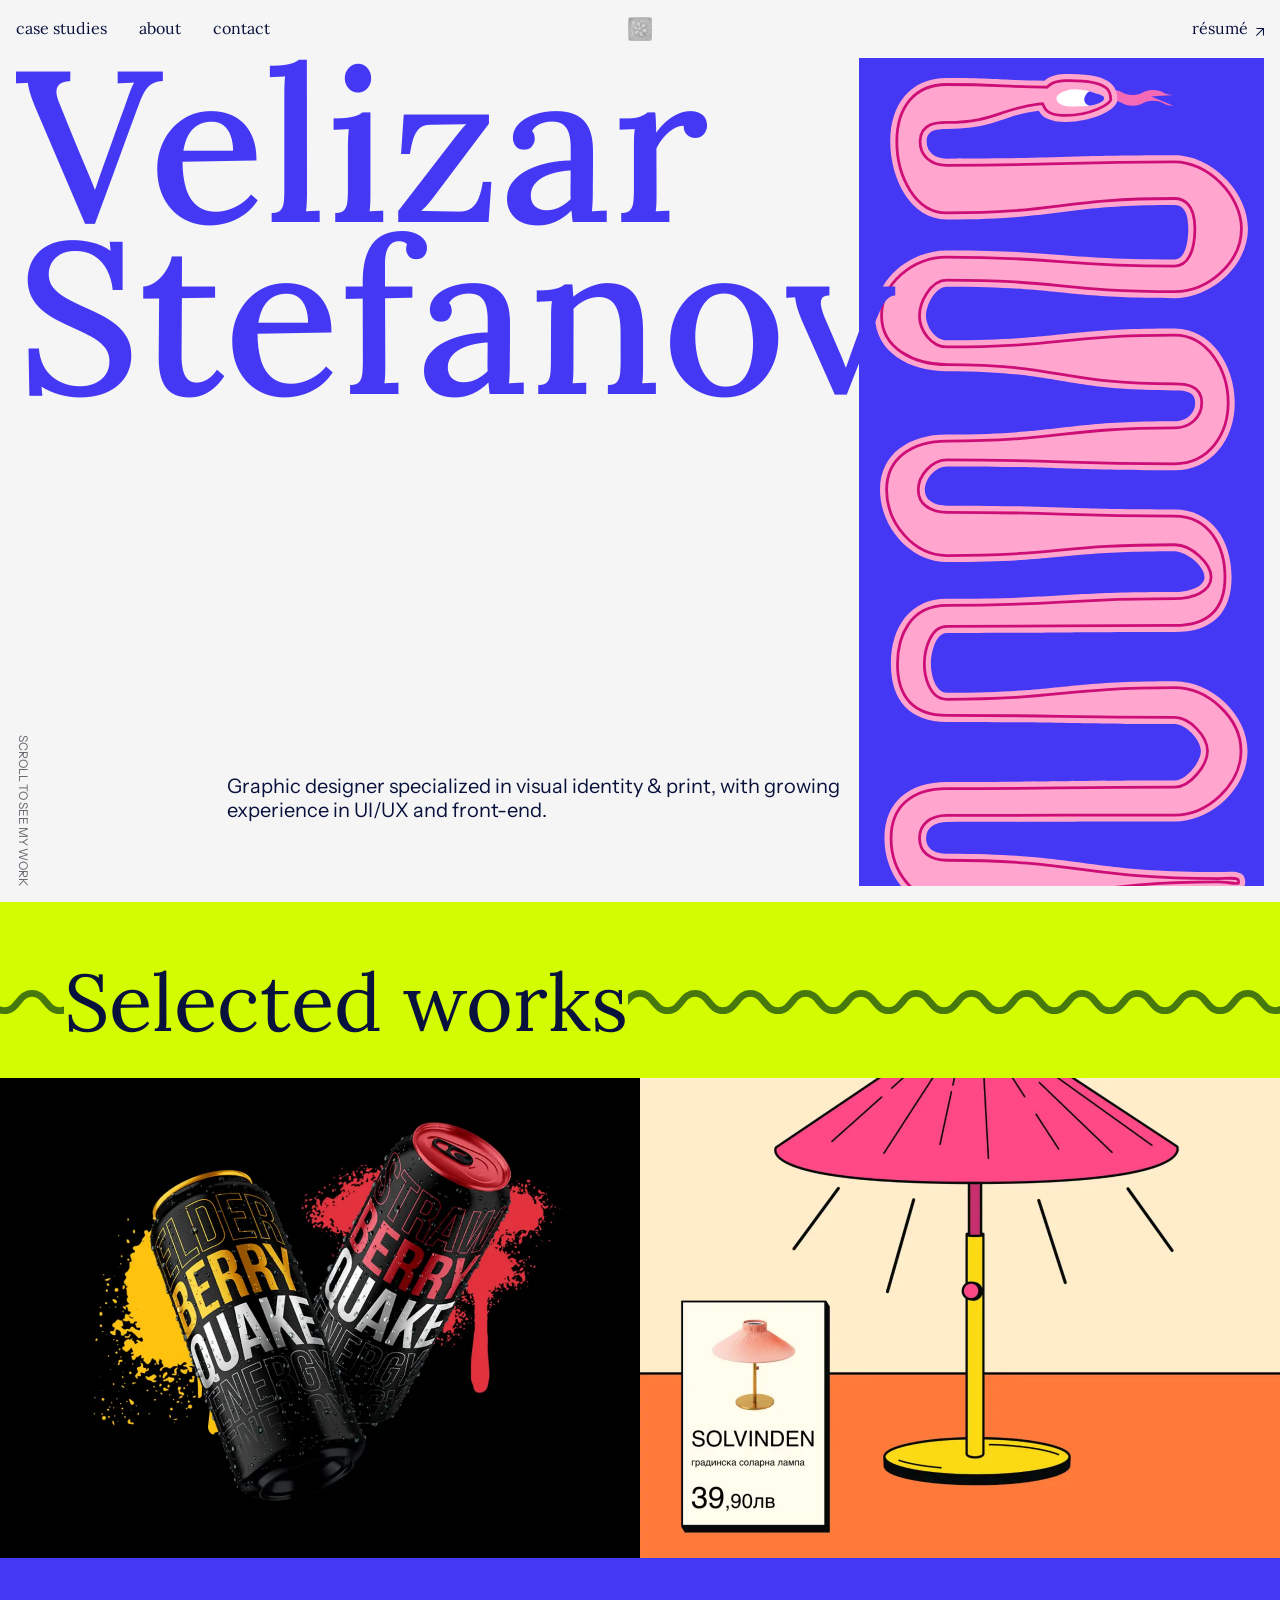
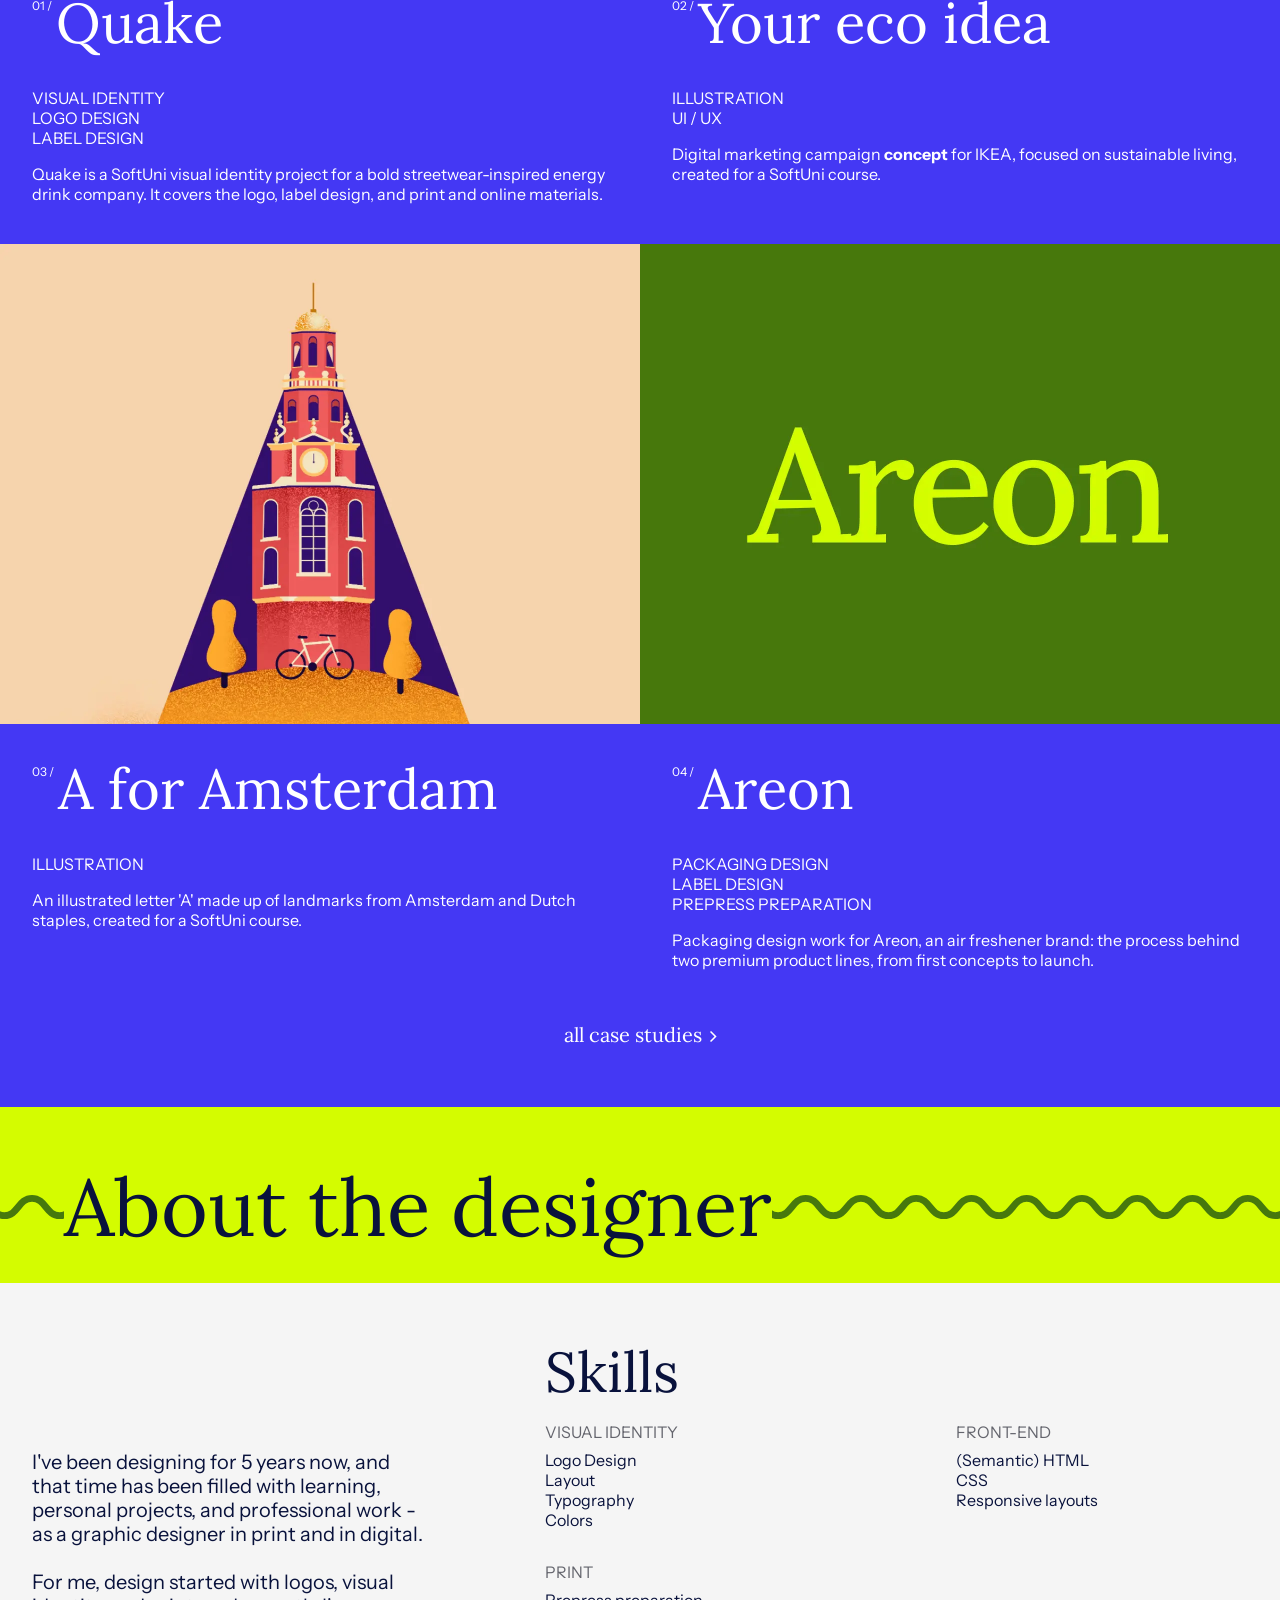
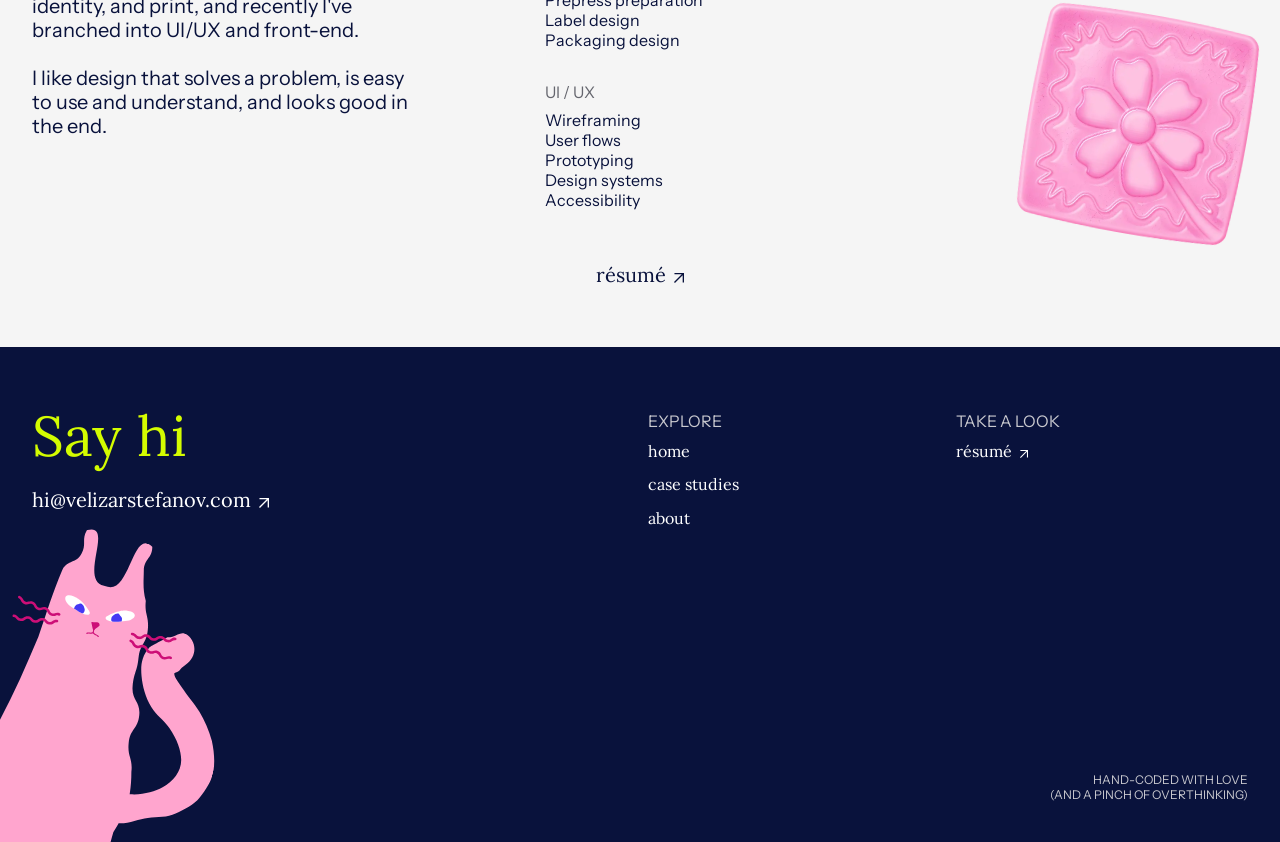
==== index.html @ c743a9bb "Add files via upload" ====
<!doctype html>
<html lang="en">
  <head>
    <meta charset="UTF-8" />
    <meta name="viewport" content="width=device-width, initial-scale=1.0" />

    <link rel="stylesheet" href="/global.css" />
    <link rel="stylesheet" href="/index.css" />

    <link rel="preconnect" href="https://fonts.googleapis.com" />
    <link rel="preconnect" href="https://fonts.gstatic.com" crossorigin />
    <link
      href="https://fonts.googleapis.com/css2?family=Instrument+Sans:ital,wght@0,400..700;1,400..700&family=Lora:ital,wght@0,400..700;1,400..700&display=swap"
      rel="stylesheet"
    />

    <title>Velizar Stefanov</title>
    <link rel="icon" type="image/x-icon" href="favicon/favicon.ico" />
    <link
      rel="apple-touch-icon"
      sizes="180x180"
      href="/favicon/apple-touch-icon.png"
    />
    <link
      rel="icon"
      type="image/png"
      sizes="32x32"
      href="/favicon/favicon-32x32.png"
    />
    <link
      rel="icon"
      type="image/png"
      sizes="16x16"
      href="/favicon/favicon-16x16.png"
    />
    <link rel="manifest" href="/favicon/site.webmanifest" />
  </head>
  <body>
    <nav>
      <ul class="nav-links nav-s">
        <li>
          <a class="bttn-links" href="/case-studies.html">case studies</a>
        </li>

        <li>
          <a class="bttn-links" href="/#about">about</a>
        </li>

        <li>
          <a class="bttn-links" href="#contact">contact</a>
        </li>
      </ul>
      <a href="/" class="nav-home bttn-home">
        <img src="/images/Ceramic Tile.webp" alt="home" />
      </a>
      <a
        class="nav-resume bttn-links-external nav-s"
        target="_blank"
        href="/Resume-Velizar-Stefanov.pdf"
        >résumé
        <span class="sr-only">(opens in new tab)</span>
        <svg
          viewBox="0 0 10 10"
          height="10px"
          fill="currentColor"
          aria-hidden="true"
          xmlns="http://www.w3.org/2000/svg"
        >
          <path
            d="M10 9.52991H8.67025V2.26993L0.940178 10L0 9.05982L7.73007 1.32976H0.470089V0H10V9.52991Z"
          />
        </svg>
      </a>
    </nav>
    <header class="hero">
      <div class="hero-title">
        <h1 class="h-xl">Velizar <br />Stefanov</h1>
      </div>
      <div class="hero-snake">
        <div>
          <img src="/images/Pink Snake.svg" alt="" />
        </div>
      </div>
      <p class="hero-description p-l">
        Graphic designer specialized in visual identity & print, with growing
        experience in UI/UX and front-end.
      </p>
      <span class="hero-scroll p-xs">Scroll to see my work</span>
    </header>
    <main>
      <section class="work">
        <div class="section-title">
          <h2 class="h-l">Selected works</h2>
          <svg
            viewBox="0 0 6198 28"
            fill="none"
            stroke="currentColor"
            aria-hidden="true"
            xmlns="http://www.w3.org/2000/svg"
          >
            <path
              d="M6193.06 4.00021C6176.93 4.00021 6176.95 24 6160.83 24C6144.7 24 6144.7 4.00021 6128.59 4.00021C6112.47 4.00021 6112.49 24 6096.36 24C6080.23 24 6080.23 4.00021 6064.12 4.00021C6048 4.00021 6048.01 24 6031.89 24C6015.76 24 6015.76 4.00021 5999.65 4.00021C5983.53 4.00021 5983.55 24 5967.42 24C5951.29 24 5951.29 4.00021 5935.18 4.00021C5919.06 4.00021 5919.08 24 5902.95 24C5886.82 24 5886.82 4.00021 5870.72 4.00021C5854.59 4.00021 5854.61 24 5838.48 24C5822.35 24 5822.35 4.00021 5806.25 4.00021C5790.12 4.00021 5790.14 24 5774.01 24C5757.88 24 5757.88 4.00021 5741.78 4.00021C5725.65 4.00021 5725.67 24 5709.54 24C5693.42 24 5693.42 4.00021 5677.31 4.00021C5661.18 4.00021 5661.2 24 5645.07 24C5628.95 24 5628.95 4.00021 5612.84 4.00021C5596.71 4.00021 5596.73 24 5580.61 24C5564.48 24 5564.48 4.00021 5548.37 4.00021C5532.24 4.00021 5532.26 24 5516.14 24C5500.01 24 5500.01 4.00021 5483.9 4.00021C5467.78 4.00021 5467.79 24 5451.67 24C5435.54 24 5435.53 4 5419.43 4C5403.3 4 5403.32 24 5387.19 24C5371.06 24 5371.06 4.00008 5354.96 4.00008C5338.83 4.00008 5338.85 24 5322.72 24C5306.6 24 5306.6 4.00008 5290.49 4.00008C5274.36 4.00008 5274.38 24 5258.25 24C5242.13 24 5242.13 4.00008 5226.02 4.00008C5209.89 4.00008 5209.91 24 5193.78 24C5177.66 24 5177.66 4.00008 5161.55 4.00008C5145.42 4.00008 5145.44 24 5129.32 24C5113.19 24 5113.19 4.00008 5097.08 4.00008C5080.95 4.00008 5080.97 24 5064.85 24C5048.72 24 5048.72 4.00008 5032.61 4.00008C5016.48 4.00008 5016.5 24 5000.38 24C4984.25 24 4984.25 4.00008 4968.14 4.00008C4952.02 4.00008 4952.03 24 4935.91 24C4919.78 24 4919.78 4.00008 4903.67 4.00008C4887.55 4.00008 4887.56 24 4871.44 24C4855.31 24 4855.31 4.00008 4839.2 4.00008C4823.08 4.00008 4823.09 24 4806.97 24C4790.84 24 4790.84 4.00008 4774.73 4.00008C4758.61 4.00008 4758.63 24 4742.5 24C4726.37 24 4726.37 4.00008 4710.26 4.00008C4694.14 4.00008 4694.16 24 4678.03 24C4661.9 24 4661.9 4.00047 4645.79 4.00047C4629.67 4.00047 4629.69 24.0004 4613.56 24.0004C4597.43 24.0004 4597.43 4.00047 4581.32 4.00047C4565.2 4.00047 4565.22 24.0004 4549.09 24.0004C4532.96 24.0004 4532.96 4.00047 4516.86 4.00047C4500.73 4.00047 4500.75 24.0004 4484.62 24.0004C4468.49 24.0004 4468.49 4.00047 4452.39 4.00047C4436.26 4.00047 4436.28 24.0004 4420.15 24.0004C4404.03 24.0004 4404.02 4.00047 4387.92 4.00047C4371.79 4.00047 4371.81 24.0004 4355.68 24.0004C4339.56 24.0004 4339.56 4.00047 4323.45 4.00047C4307.32 4.00047 4307.34 24.0004 4291.21 24.0004C4275.09 24.0004 4275.09 4.00047 4258.98 4.00047C4242.85 4.00047 4242.87 24.0004 4226.74 24.0004C4210.62 24.0004 4210.62 4.00047 4194.51 4.00047C4178.38 4.00047 4178.4 24.0004 4162.28 24.0004C4146.15 24.0004 4146.15 4.00047 4130.04 4.00047C4113.91 4.00047 4113.93 24.0004 4097.81 24.0004C4081.68 24.0004 4081.68 4.00047 4065.57 4.00047C4049.45 4.00047 4049.46 24.0004 4033.34 24.0004C4017.21 24.0004 4017.21 4.00047 4001.1 4.00047C3984.98 4.00047 3984.99 24.0004 3968.87 24.0004C3952.74 24.0004 3952.74 4.00047 3936.63 4.00047C3920.51 4.00047 3920.52 24.0004 3904.4 24.0004C3888.27 24.0004 3888.27 4.00026 3872.16 4.00026C3856.03 4.00026 3856.05 24.0003 3839.92 24.0003C3823.8 24.0003 3823.8 4.00034 3807.69 4.00034C3791.56 4.00034 3791.58 24.0003 3775.45 24.0003C3759.33 24.0003 3759.33 4.00034 3743.22 4.00034C3727.09 4.00034 3727.11 24.0003 3710.99 24.0003C3694.86 24.0003 3694.86 4.00034 3678.75 4.00034C3662.62 4.00034 3662.64 24.0003 3646.52 24.0003C3630.39 24.0003 3630.39 4.00034 3614.28 4.00034C3598.15 4.00034 3598.17 24.0003 3582.05 24.0003C3565.92 24.0003 3565.92 4.00034 3549.81 4.00034C3533.69 4.00034 3533.7 24.0003 3517.58 24.0003C3501.45 24.0003 3501.45 4.00034 3485.34 4.00034C3469.22 4.00034 3469.24 24.0003 3453.11 24.0003C3436.98 24.0003 3436.98 4.00034 3420.87 4.00034C3404.75 4.00034 3404.77 24.0003 3388.64 24.0003C3372.51 24.0003 3372.51 4.00034 3356.41 4.00034C3340.28 4.00034 3340.3 24.0003 3324.17 24.0003C3308.04 24.0003 3308.04 4.00034 3291.94 4.00034C3275.81 4.00034 3275.83 24.0003 3259.7 24.0003C3243.58 24.0003 3243.57 4.00034 3227.47 4.00034C3211.34 4.00034 3211.36 24.0003 3195.23 24.0003C3179.11 24.0003 3179.11 4.00034 3163 4.00034C3146.87 4.00034 3146.89 24.0003 3130.76 24.0003C3114.64 24.0003 3114.64 4.00034 3098.53 4.00034C3082.4 4.00034 3082.42 24.0004 3066.3 24.0004C3050.17 24.0004 3050.17 4.00055 3034.06 4.00055C3017.93 4.00055 3017.95 24.0004 3001.83 24.0004C2985.7 24.0004 2985.7 4.00055 2969.59 4.00055C2953.47 4.00055 2953.48 24.0004 2937.36 24.0004C2921.23 24.0004 2921.23 4.00055 2905.12 4.00055C2889 4.00055 2889.01 24.0004 2872.89 24.0004C2856.76 24.0004 2856.76 4.00055 2840.65 4.00055C2824.53 4.00055 2824.55 24.0004 2808.42 24.0004C2792.29 24.0004 2792.29 4.00055 2776.18 4.00055C2760.06 4.00055 2760.08 24.0004 2743.95 24.0004C2727.82 24.0004 2727.82 4.00055 2711.71 4.00055C2695.59 4.00055 2695.61 24.0004 2679.48 24.0004C2663.35 24.0004 2663.35 4.00055 2647.25 4.00055C2631.12 4.00055 2631.14 24.0004 2615.01 24.0004C2598.88 24.0004 2598.88 4.00055 2582.78 4.00055C2566.65 4.00055 2566.67 24.0004 2550.54 24.0004C2534.42 24.0004 2534.42 4.00055 2518.31 4.00055C2502.18 4.00055 2502.2 24.0004 2486.07 24.0004C2469.95 24.0004 2469.95 4.00055 2453.84 4.00055C2437.71 4.00055 2437.73 24.0004 2421.61 24.0004C2405.48 24.0004 2405.48 4.00055 2389.37 4.00055C2373.24 4.00055 2373.26 24.0004 2357.14 24.0004C2341.01 24.0004 2341 4.00034 2324.9 4.00034C2308.77 4.00034 2308.79 24.0003 2292.66 24.0003C2276.53 24.0003 2276.53 4.00042 2260.43 4.00042C2244.3 4.00042 2244.32 24.0003 2228.19 24.0003C2212.07 24.0003 2212.07 4.00042 2195.96 4.00042C2179.83 4.00042 2179.85 24.0003 2163.72 24.0003C2147.6 24.0003 2147.59 4.00042 2131.49 4.00042C2115.36 4.00042 2115.38 24.0003 2099.25 24.0003C2083.13 24.0003 2083.13 4.00042 2067.02 4.00042C2050.89 4.00042 2050.91 24.0003 2034.78 24.0003C2018.66 24.0003 2018.66 4.00042 2002.55 4.00042C1986.42 4.00042 1986.44 24.0003 1970.32 24.0003C1954.19 24.0003 1954.19 4.00042 1938.08 4.00042C1921.95 4.00042 1921.97 24.0003 1905.85 24.0003C1889.72 24.0003 1889.72 4.00042 1873.61 4.00042C1857.48 4.00042 1857.5 24.0003 1841.38 24.0003C1825.25 24.0003 1825.25 4.00042 1809.14 4.00042C1793.02 4.00042 1793.03 24.0003 1776.91 24.0003C1760.78 24.0003 1760.78 4.00042 1744.67 4.00042C1728.55 4.00042 1728.57 24.0003 1712.44 24.0003C1696.31 24.0003 1696.31 4.00042 1680.2 4.00042C1664.08 4.00042 1664.1 24.0003 1647.97 24.0003C1631.84 24.0003 1631.84 4.00042 1615.74 4.00042C1599.61 4.00042 1599.63 24.0003 1583.5 24.0003C1567.37 24.0003 1567.37 4.00081 1551.26 4.00081C1535.14 4.00081 1535.16 24.0007 1519.03 24.0007C1502.9 24.0007 1502.9 4.00081 1486.8 4.00081C1470.67 4.00081 1470.69 24.0007 1454.56 24.0007C1438.43 24.0007 1438.43 4.00081 1422.33 4.00081C1406.2 4.00081 1406.22 24.0007 1390.09 24.0007C1373.96 24.0007 1373.96 4.00081 1357.86 4.00081C1341.73 4.00081 1341.75 24.0007 1325.62 24.0007C1309.5 24.0007 1309.5 4.00081 1293.39 4.00081C1277.26 4.00081 1277.28 24.0007 1261.15 24.0007C1245.03 24.0007 1245.03 4.00081 1228.92 4.00081C1212.79 4.00081 1212.81 24.0007 1196.68 24.0007C1180.56 24.0007 1180.56 4.00081 1164.45 4.00081C1148.32 4.00081 1148.34 24.0007 1132.21 24.0007C1116.09 24.0007 1116.09 4.00081 1099.98 4.00081C1083.85 4.00081 1083.87 24.0007 1067.75 24.0007C1051.62 24.0007 1051.62 4.00081 1035.51 4.00081C1019.38 4.00081 1019.4 24.0007 1003.28 24.0007C987.151 24.0007 987.151 4.00081 971.043 4.00081C954.917 4.00081 954.935 24.0007 938.809 24.0007C922.682 24.0007 922.682 4.00081 906.574 4.00081C890.448 4.00081 890.467 24.0007 874.34 24.0007C858.214 24.0007 858.214 4.00081 842.106 4.00081C825.979 4.00081 825.997 24.0007 809.871 24.0007C793.744 24.0007 793.737 4.0006 777.63 4.0006C761.503 4.0006 761.522 24.0007 745.395 24.0007C729.269 24.0007 729.269 4.00068 713.161 4.00068C697.034 4.00068 697.053 24.0007 680.927 24.0007C664.8 24.0007 664.8 4.00068 648.692 4.00068C632.565 4.00068 632.583 24.0007 616.457 24.0007C600.33 24.0007 600.33 4.00068 584.222 4.00068C568.095 4.00068 568.114 24.0007 551.988 24.0007C535.861 24.0007 535.861 4.00068 519.753 4.00068C503.626 4.00068 503.645 24.0007 487.519 24.0007C471.392 24.0007 471.392 4.00068 455.284 4.00068C439.158 4.00068 439.176 24.0007 423.049 24.0007C406.922 24.0007 406.922 4.00068 390.815 4.00068C374.688 4.00068 374.707 24.0007 358.58 24.0007C342.454 24.0007 342.454 4.00068 326.346 4.00068C310.219 4.00068 310.238 24.0007 294.111 24.0007C277.985 24.0007 277.985 4.00068 261.877 4.00068C245.75 4.00068 245.768 24.0007 229.642 24.0007C213.515 24.0007 213.515 4.00068 197.407 4.00068C181.28 4.00068 181.299 24.0007 165.173 24.0007C149.046 24.0007 149.046 4.00068 132.938 4.00068C116.812 4.00068 116.831 24.0007 100.704 24.0007C84.5772 24.0007 84.5772 4.00068 68.4695 4.00068C52.3428 4.00068 52.3609 24.0007 36.2343 24.0007C20.1076 24.0007 20.1076 4.00068 3.99988 4.00068"
              stroke-miterlimit="10"
              stroke-linecap="round"
            />
          </svg>
        </div>
        <ul class="work-grid">
          <li>
            <article class="cs_grid">
              <img
                class="cover"
                src="/images/Quake - cover.webp"
                alt="Quake energy drink cans in Elderberry (yellow) and Strawberry (red) flavors, tilted against paint splatters."
                loading="lazy"
              />
              <div class="details">
                <a class="title" href="/case-studies/quake.html">
                  <span class="counter p-xs" aria-hidden="true"></span>
                  <h3 class="h-m">Quake</h3>
                </a>
                <div class="description">
                  <dl class="p-s-sans">
                    <dt class="sr-only">Skills</dt>
                    <dd>Visual identity</dd>
                    <dd>Logo design</dd>
                    <dd>Label design</dd>
                  </dl>
                  <p class="p-s-sans">
                    Quake is a SoftUni visual identity project for a bold
                    streetwear-inspired energy drink company. It covers the
                    logo, label design, and print and online materials.
                  </p>
                </div>
              </div>
            </article>
          </li>
          <li>
            <article class="cs_grid">
              <img
                class="cover"
                src="/images/Eco idea - cover.webp"
                alt="Illustration of a pink garden solar lamp beside a product card."
                loading="lazy"
              />
              <div class="details">
                <a class="title" href="/case-studies/your-eco-idea.html">
                  <span class="counter p-xs" aria-hidden="true"></span>
                  <h3 class="h-m">Your eco idea</h3>
                </a>
                <div class="description">
                  <dl class="p-s-sans">
                    <dt class="sr-only">Skills</dt>
                    <dd>Illustration</dd>
                    <dd>UI / UX</dd>
                  </dl>
                  <p class="p-s-sans">
                    Digital marketing campaign <strong>concept</strong> for
                    IKEA, focused on sustainable living, created for a SoftUni
                    course.
                  </p>
                </div>
              </div>
            </article>
          </li>
          <li>
            <article class="cs_grid">
              <img
                class="cover"
                src="/images/A for Amsterdam - cover.webp"
                alt="Illustration of the Montelbaanstoren clock tower in Amsterdam, with a bicycle and two trees at its base."
                loading="lazy"
              />
              <div class="details">
                <a class="title" href="/case-studies/a-for-amsterdam.html">
                  <span class="counter p-xs" aria-hidden="true"></span>
                  <h3 class="h-m">A for Amsterdam</h3>
                </a>
                <div class="description">
                  <dl class="p-s-sans">
                    <dt class="sr-only">Skills</dt>
                    <dd>Illustration</dd>
                  </dl>
                  <p class="p-s-sans">
                    An illustrated letter 'A' made up of landmarks from
                    Amsterdam and Dutch staples, created for a SoftUni course.
                  </p>
                </div>
              </div>
            </article>
          </li>
          <li>
            <article class="cs_grid">
              <img
                class="cover"
                src="/images/Areon - cover.webp"
                alt=""
                loading="lazy"
              />
              <div class="details">
                <a class="title" href="/case-studies/areon.html">
                  <span class="counter p-xs" aria-hidden="true"></span>
                  <h3 class="h-m">Areon</h3>
                </a>
                <div class="description">
                  <dl class="p-s-sans">
                    <dt class="sr-only">Skills</dt>
                    <dd>Packaging design</dd>
                    <dd>Label design</dd>
                    <dd>Prepress preparation</dd>
                  </dl>
                  <p class="p-s-sans">
                    Packaging design work for Areon, an air freshener brand: the
                    process behind two premium product lines, from first
                    concepts to launch.
                  </p>
                </div>
              </div>
            </article>
          </li>
        </ul>
        <a class="work-button bttn-primary nav-l" href="/case-studies.html"
          >all case studies
          <svg
            viewBox="0 0 7 12"
            height="10px"
            fill="currentColor"
            aria-hidden="true"
            xmlns="http://www.w3.org/2000/svg"
          >
            <path
              d="M6.59082 5.53027L1.06055 11.0605L0 10L4.46973 5.53027L0 1.06055L1.06055 0L6.59082 5.53027Z"
            />
          </svg>
        </a>
      </section>
      <section class="about" id="about">
        <div class="section-title">
          <h2 class="h-l">About the designer</h2>
          <svg
            viewBox="0 0 6198 28"
            fill="none"
            stroke="currentColor"
            aria-hidden="true"
            xmlns="http://www.w3.org/2000/svg"
          >
            <path
              d="M6193.06 4.00021C6176.93 4.00021 6176.95 24 6160.83 24C6144.7 24 6144.7 4.00021 6128.59 4.00021C6112.47 4.00021 6112.49 24 6096.36 24C6080.23 24 6080.23 4.00021 6064.12 4.00021C6048 4.00021 6048.01 24 6031.89 24C6015.76 24 6015.76 4.00021 5999.65 4.00021C5983.53 4.00021 5983.55 24 5967.42 24C5951.29 24 5951.29 4.00021 5935.18 4.00021C5919.06 4.00021 5919.08 24 5902.95 24C5886.82 24 5886.82 4.00021 5870.72 4.00021C5854.59 4.00021 5854.61 24 5838.48 24C5822.35 24 5822.35 4.00021 5806.25 4.00021C5790.12 4.00021 5790.14 24 5774.01 24C5757.88 24 5757.88 4.00021 5741.78 4.00021C5725.65 4.00021 5725.67 24 5709.54 24C5693.42 24 5693.42 4.00021 5677.31 4.00021C5661.18 4.00021 5661.2 24 5645.07 24C5628.95 24 5628.95 4.00021 5612.84 4.00021C5596.71 4.00021 5596.73 24 5580.61 24C5564.48 24 5564.48 4.00021 5548.37 4.00021C5532.24 4.00021 5532.26 24 5516.14 24C5500.01 24 5500.01 4.00021 5483.9 4.00021C5467.78 4.00021 5467.79 24 5451.67 24C5435.54 24 5435.53 4 5419.43 4C5403.3 4 5403.32 24 5387.19 24C5371.06 24 5371.06 4.00008 5354.96 4.00008C5338.83 4.00008 5338.85 24 5322.72 24C5306.6 24 5306.6 4.00008 5290.49 4.00008C5274.36 4.00008 5274.38 24 5258.25 24C5242.13 24 5242.13 4.00008 5226.02 4.00008C5209.89 4.00008 5209.91 24 5193.78 24C5177.66 24 5177.66 4.00008 5161.55 4.00008C5145.42 4.00008 5145.44 24 5129.32 24C5113.19 24 5113.19 4.00008 5097.08 4.00008C5080.95 4.00008 5080.97 24 5064.85 24C5048.72 24 5048.72 4.00008 5032.61 4.00008C5016.48 4.00008 5016.5 24 5000.38 24C4984.25 24 4984.25 4.00008 4968.14 4.00008C4952.02 4.00008 4952.03 24 4935.91 24C4919.78 24 4919.78 4.00008 4903.67 4.00008C4887.55 4.00008 4887.56 24 4871.44 24C4855.31 24 4855.31 4.00008 4839.2 4.00008C4823.08 4.00008 4823.09 24 4806.97 24C4790.84 24 4790.84 4.00008 4774.73 4.00008C4758.61 4.00008 4758.63 24 4742.5 24C4726.37 24 4726.37 4.00008 4710.26 4.00008C4694.14 4.00008 4694.16 24 4678.03 24C4661.9 24 4661.9 4.00047 4645.79 4.00047C4629.67 4.00047 4629.69 24.0004 4613.56 24.0004C4597.43 24.0004 4597.43 4.00047 4581.32 4.00047C4565.2 4.00047 4565.22 24.0004 4549.09 24.0004C4532.96 24.0004 4532.96 4.00047 4516.86 4.00047C4500.73 4.00047 4500.75 24.0004 4484.62 24.0004C4468.49 24.0004 4468.49 4.00047 4452.39 4.00047C4436.26 4.00047 4436.28 24.0004 4420.15 24.0004C4404.03 24.0004 4404.02 4.00047 4387.92 4.00047C4371.79 4.00047 4371.81 24.0004 4355.68 24.0004C4339.56 24.0004 4339.56 4.00047 4323.45 4.00047C4307.32 4.00047 4307.34 24.0004 4291.21 24.0004C4275.09 24.0004 4275.09 4.00047 4258.98 4.00047C4242.85 4.00047 4242.87 24.0004 4226.74 24.0004C4210.62 24.0004 4210.62 4.00047 4194.51 4.00047C4178.38 4.00047 4178.4 24.0004 4162.28 24.0004C4146.15 24.0004 4146.15 4.00047 4130.04 4.00047C4113.91 4.00047 4113.93 24.0004 4097.81 24.0004C4081.68 24.0004 4081.68 4.00047 4065.57 4.00047C4049.45 4.00047 4049.46 24.0004 4033.34 24.0004C4017.21 24.0004 4017.21 4.00047 4001.1 4.00047C3984.98 4.00047 3984.99 24.0004 3968.87 24.0004C3952.74 24.0004 3952.74 4.00047 3936.63 4.00047C3920.51 4.00047 3920.52 24.0004 3904.4 24.0004C3888.27 24.0004 3888.27 4.00026 3872.16 4.00026C3856.03 4.00026 3856.05 24.0003 3839.92 24.0003C3823.8 24.0003 3823.8 4.00034 3807.69 4.00034C3791.56 4.00034 3791.58 24.0003 3775.45 24.0003C3759.33 24.0003 3759.33 4.00034 3743.22 4.00034C3727.09 4.00034 3727.11 24.0003 3710.99 24.0003C3694.86 24.0003 3694.86 4.00034 3678.75 4.00034C3662.62 4.00034 3662.64 24.0003 3646.52 24.0003C3630.39 24.0003 3630.39 4.00034 3614.28 4.00034C3598.15 4.00034 3598.17 24.0003 3582.05 24.0003C3565.92 24.0003 3565.92 4.00034 3549.81 4.00034C3533.69 4.00034 3533.7 24.0003 3517.58 24.0003C3501.45 24.0003 3501.45 4.00034 3485.34 4.00034C3469.22 4.00034 3469.24 24.0003 3453.11 24.0003C3436.98 24.0003 3436.98 4.00034 3420.87 4.00034C3404.75 4.00034 3404.77 24.0003 3388.64 24.0003C3372.51 24.0003 3372.51 4.00034 3356.41 4.00034C3340.28 4.00034 3340.3 24.0003 3324.17 24.0003C3308.04 24.0003 3308.04 4.00034 3291.94 4.00034C3275.81 4.00034 3275.83 24.0003 3259.7 24.0003C3243.58 24.0003 3243.57 4.00034 3227.47 4.00034C3211.34 4.00034 3211.36 24.0003 3195.23 24.0003C3179.11 24.0003 3179.11 4.00034 3163 4.00034C3146.87 4.00034 3146.89 24.0003 3130.76 24.0003C3114.64 24.0003 3114.64 4.00034 3098.53 4.00034C3082.4 4.00034 3082.42 24.0004 3066.3 24.0004C3050.17 24.0004 3050.17 4.00055 3034.06 4.00055C3017.93 4.00055 3017.95 24.0004 3001.83 24.0004C2985.7 24.0004 2985.7 4.00055 2969.59 4.00055C2953.47 4.00055 2953.48 24.0004 2937.36 24.0004C2921.23 24.0004 2921.23 4.00055 2905.12 4.00055C2889 4.00055 2889.01 24.0004 2872.89 24.0004C2856.76 24.0004 2856.76 4.00055 2840.65 4.00055C2824.53 4.00055 2824.55 24.0004 2808.42 24.0004C2792.29 24.0004 2792.29 4.00055 2776.18 4.00055C2760.06 4.00055 2760.08 24.0004 2743.95 24.0004C2727.82 24.0004 2727.82 4.00055 2711.71 4.00055C2695.59 4.00055 2695.61 24.0004 2679.48 24.0004C2663.35 24.0004 2663.35 4.00055 2647.25 4.00055C2631.12 4.00055 2631.14 24.0004 2615.01 24.0004C2598.88 24.0004 2598.88 4.00055 2582.78 4.00055C2566.65 4.00055 2566.67 24.0004 2550.54 24.0004C2534.42 24.0004 2534.42 4.00055 2518.31 4.00055C2502.18 4.00055 2502.2 24.0004 2486.07 24.0004C2469.95 24.0004 2469.95 4.00055 2453.84 4.00055C2437.71 4.00055 2437.73 24.0004 2421.61 24.0004C2405.48 24.0004 2405.48 4.00055 2389.37 4.00055C2373.24 4.00055 2373.26 24.0004 2357.14 24.0004C2341.01 24.0004 2341 4.00034 2324.9 4.00034C2308.77 4.00034 2308.79 24.0003 2292.66 24.0003C2276.53 24.0003 2276.53 4.00042 2260.43 4.00042C2244.3 4.00042 2244.32 24.0003 2228.19 24.0003C2212.07 24.0003 2212.07 4.00042 2195.96 4.00042C2179.83 4.00042 2179.85 24.0003 2163.72 24.0003C2147.6 24.0003 2147.59 4.00042 2131.49 4.00042C2115.36 4.00042 2115.38 24.0003 2099.25 24.0003C2083.13 24.0003 2083.13 4.00042 2067.02 4.00042C2050.89 4.00042 2050.91 24.0003 2034.78 24.0003C2018.66 24.0003 2018.66 4.00042 2002.55 4.00042C1986.42 4.00042 1986.44 24.0003 1970.32 24.0003C1954.19 24.0003 1954.19 4.00042 1938.08 4.00042C1921.95 4.00042 1921.97 24.0003 1905.85 24.0003C1889.72 24.0003 1889.72 4.00042 1873.61 4.00042C1857.48 4.00042 1857.5 24.0003 1841.38 24.0003C1825.25 24.0003 1825.25 4.00042 1809.14 4.00042C1793.02 4.00042 1793.03 24.0003 1776.91 24.0003C1760.78 24.0003 1760.78 4.00042 1744.67 4.00042C1728.55 4.00042 1728.57 24.0003 1712.44 24.0003C1696.31 24.0003 1696.31 4.00042 1680.2 4.00042C1664.08 4.00042 1664.1 24.0003 1647.97 24.0003C1631.84 24.0003 1631.84 4.00042 1615.74 4.00042C1599.61 4.00042 1599.63 24.0003 1583.5 24.0003C1567.37 24.0003 1567.37 4.00081 1551.26 4.00081C1535.14 4.00081 1535.16 24.0007 1519.03 24.0007C1502.9 24.0007 1502.9 4.00081 1486.8 4.00081C1470.67 4.00081 1470.69 24.0007 1454.56 24.0007C1438.43 24.0007 1438.43 4.00081 1422.33 4.00081C1406.2 4.00081 1406.22 24.0007 1390.09 24.0007C1373.96 24.0007 1373.96 4.00081 1357.86 4.00081C1341.73 4.00081 1341.75 24.0007 1325.62 24.0007C1309.5 24.0007 1309.5 4.00081 1293.39 4.00081C1277.26 4.00081 1277.28 24.0007 1261.15 24.0007C1245.03 24.0007 1245.03 4.00081 1228.92 4.00081C1212.79 4.00081 1212.81 24.0007 1196.68 24.0007C1180.56 24.0007 1180.56 4.00081 1164.45 4.00081C1148.32 4.00081 1148.34 24.0007 1132.21 24.0007C1116.09 24.0007 1116.09 4.00081 1099.98 4.00081C1083.85 4.00081 1083.87 24.0007 1067.75 24.0007C1051.62 24.0007 1051.62 4.00081 1035.51 4.00081C1019.38 4.00081 1019.4 24.0007 1003.28 24.0007C987.151 24.0007 987.151 4.00081 971.043 4.00081C954.917 4.00081 954.935 24.0007 938.809 24.0007C922.682 24.0007 922.682 4.00081 906.574 4.00081C890.448 4.00081 890.467 24.0007 874.34 24.0007C858.214 24.0007 858.214 4.00081 842.106 4.00081C825.979 4.00081 825.997 24.0007 809.871 24.0007C793.744 24.0007 793.737 4.0006 777.63 4.0006C761.503 4.0006 761.522 24.0007 745.395 24.0007C729.269 24.0007 729.269 4.00068 713.161 4.00068C697.034 4.00068 697.053 24.0007 680.927 24.0007C664.8 24.0007 664.8 4.00068 648.692 4.00068C632.565 4.00068 632.583 24.0007 616.457 24.0007C600.33 24.0007 600.33 4.00068 584.222 4.00068C568.095 4.00068 568.114 24.0007 551.988 24.0007C535.861 24.0007 535.861 4.00068 519.753 4.00068C503.626 4.00068 503.645 24.0007 487.519 24.0007C471.392 24.0007 471.392 4.00068 455.284 4.00068C439.158 4.00068 439.176 24.0007 423.049 24.0007C406.922 24.0007 406.922 4.00068 390.815 4.00068C374.688 4.00068 374.707 24.0007 358.58 24.0007C342.454 24.0007 342.454 4.00068 326.346 4.00068C310.219 4.00068 310.238 24.0007 294.111 24.0007C277.985 24.0007 277.985 4.00068 261.877 4.00068C245.75 4.00068 245.768 24.0007 229.642 24.0007C213.515 24.0007 213.515 4.00068 197.407 4.00068C181.28 4.00068 181.299 24.0007 165.173 24.0007C149.046 24.0007 149.046 4.00068 132.938 4.00068C116.812 4.00068 116.831 24.0007 100.704 24.0007C84.5772 24.0007 84.5772 4.00068 68.4695 4.00068C52.3428 4.00068 52.3609 24.0007 36.2343 24.0007C20.1076 24.0007 20.1076 4.00068 3.99988 4.00068"
              stroke-miterlimit="10"
              stroke-linecap="round"
            />
          </svg>
        </div>
        <div class="about-grid">
          <p class="about-bio p-l">
            I've been designing for 5 years now, and that time has been filled
            with learning, personal projects, and professional work - as a
            graphic designer in print and in digital.<br /><br />

            For me, design started with logos, visual identity, and print, and
            recently I've branched into UI/UX and front-end.<br /><br />

            I like design that solves a problem, is easy to use and understand,
            and looks good in the end.
          </p>
          <h3 class="about-skills-title h-m">Skills</h3>
          <dl class="about-skills p-s-sans">
            <div class="skill-group">
              <dt>Visual identity</dt>
              <dd>Logo Design</dd>
              <dd>Layout</dd>
              <dd>Typography</dd>
              <dd>Colors</dd>
            </div>
            <div class="skill-group">
              <dt>Print</dt>
              <dd>Prepress preparation</dd>
              <dd>Label design</dd>
              <dd>Packaging design</dd>
            </div>
            <div class="skill-group">
              <dt>UI / UX</dt>
              <dd>Wireframing</dd>
              <dd>User flows</dd>
              <dd>Prototyping</dd>
              <dd>Design systems</dd>
              <dd>Accessibility</dd>
            </div>
            <div class="skill-group">
              <dt>Front-end</dt>
              <dd>(Semantic) HTML</dd>
              <dd>CSS</dd>
              <dd>Responsive layouts</dd>
            </div>
          </dl>
          <img src="/images/Ceramic Tile.webp" alt="" loading="lazy" />
        </div>
        <a
          class="about-button bttn-primary-external nav-l"
          target="_blank"
          href="/Resume-Velizar-Stefanov.pdf"
          >résumé
          <span class="sr-only">(opens in new tab)</span>
          <svg
            viewBox="0 0 10 10"
            height="10px"
            fill="currentColor"
            aria-hidden="true"
            xmlns="http://www.w3.org/2000/svg"
          >
            <path
              d="M10 9.52991H8.67025V2.26993L0.940178 10L0 9.05982L7.73007 1.32976H0.470089V0H10V9.52991Z"
            />
          </svg>
        </a>
      </section>
    </main>
    <footer id="contact">
      <div class="footer-email">
        <h3 class="h-m">Say hi</h3>
        <a
          class="footer-email-button bttn-primary-external nav-l"
          href="mailto:hi@velizarstefanov.com"
          >hi@velizarstefanov.com
          <svg
            viewBox="0 0 10 10"
            height="10px"
            fill="currentColor"
            aria-hidden="true"
            xmlns="http://www.w3.org/2000/svg"
          >
            <path
              d="M10 9.52991H8.67025V2.26993L0.940178 10L0 9.05982L7.73007 1.32976H0.470089V0H10V9.52991Z"
            />
          </svg>
        </a>
      </div>
      <div class="footer-explore">
        <h4 class="p-s-sans">Explore</h4>
        <ul class="nav-s">
          <li>
            <a class="bttn-links-light" href="/">home</a>
          </li>
          <li>
            <a class="bttn-links-light" href="/case-studies.html"
              >case studies</a
            >
          </li>
          <li>
            <a class="bttn-links-light" href="/#about">about</a>
          </li>
        </ul>
      </div>
      <div class="footer-resume">
        <h4 class="p-s-sans">Take a look</h4>
        <ul>
          <li>
            <a
              class="footer-resume-link bttn-links-external nav-s"
              target="_blank"
              href="/Resume-Velizar-Stefanov.pdf"
              >résumé
              <span class="sr-only">(opens in new tab)</span>
              <svg
                viewBox="0 0 10 10"
                height="10px"
                fill="currentColor"
                aria-hidden="true"
                xmlns="http://www.w3.org/2000/svg"
              >
                <path
                  d="M10 9.52991H8.67025V2.26993L0.940178 10L0 9.05982L7.73007 1.32976H0.470089V0H10V9.52991Z"
                />
              </svg>
            </a>
          </li>
        </ul>
      </div>
      <img src="/images/Pink Cat.svg" alt="" loading="lazy" />
      <span class="footer-overthinking p-xs"
        >Hand-coded with love<br />(and a pinch of overthinking)</span
      >
    </footer>
  </body>
</html>
---- global.css ----
:root {
  --clr-prmry: #f5f5f5;

  --clr-scndry-blue: #4438f4;
  --clr-scndry-green-0: #d4fc00;
  --clr-scndry-green-1: #46780d;

  --clr-accnt-pink-0: #ffa5ce;
  --clr-accnt-pink-1: #f46ab6;
  --clr-accnt-pink-2: #cd0e77;

  --clr-txt-black: #09123c;
  --clr-txt-dark-grey: #64656d;
  --clr-txt-light-grey: #c9c9cf;
  --clr-txt-white: #fff;

  --clr-white: #fff;
  --clr-black: #000;
}

* {
  margin: 0;
  padding: 0;
  box-sizing: border-box;
  text-decoration: none;
  list-style-type: none;
  color: inherit;
  scroll-behavior: smooth;
}

body {
  color: var(--clr-txt-black);
  background-color: var(--clr-prmry);
  position: relative;
}

p {
  text-wrap: pretty;
}

/* Text */

.h-xl {
  font-family: "Lora", serif;
  font-style: normal;
  font-weight: 500;
  line-height: 100%;
  letter-spacing: -4%;
  font-size: clamp(12.25rem, 6.75rem + 6.875vw, 15rem);
}

.h-l {
  font-family: "Lora", serif;
  font-style: normal;
  font-weight: 400;
  line-height: 90%;
  letter-spacing: -4%;
  font-size: clamp(8rem, 3.5rem + 5.625vw, 10.25rem);
}

.h-m {
  font-family: "Lora", serif;
  font-style: normal;
  font-weight: 400;
  line-height: 90%;
  letter-spacing: -4%;
  font-size: 4rem;
}

.h-s {
  font-family: "Lora", serif;
  font-style: normal;
  font-weight: 400;
  line-height: 90%;
  letter-spacing: -4%;
  font-size: 2rem;
}

.p-l {
  font-family: "Instrument Sans", sans-serif;
  font-style: normal;
  font-weight: 400;
  letter-spacing: 0%;
  font-size: 1.25rem;
}

.p-s-sans {
  font-family: "Instrument Sans", sans-serif;
  font-style: normal;
  font-weight: 400;
  letter-spacing: 0%;
  font-size: 1rem;
}

.p-s-serif {
  font-family: "Lora", serif;
  font-style: normal;
  font-weight: 400;
  letter-spacing: 0%;
  font-size: 1rem;
}

.p-xs {
  font-family: "Instrument Sans", sans-serif;
  font-style: normal;
  font-weight: 400;
  letter-spacing: 0%;
  font-size: 0.75rem;
  text-transform: uppercase;
}

.nav-l {
  font-family: "Lora", serif;
  font-style: normal;
  font-weight: 400;
  line-height: 85%;
  letter-spacing: 0%;
  font-size: 1.25rem;
}

.nav-s {
  font-family: "Lora", serif;
  font-style: normal;
  font-weight: 400;
  line-height: 85%;
  letter-spacing: 0%;
  font-size: 1rem;
}

.underline {
  text-decoration: underline;
}

@media (max-width: 1280px) {
  .h-xl {
    font-size: 6.5rem;
  }
  .h-l {
    font-size: 5rem;
  }
  .h-m {
    font-size: 3.5rem;
  }
}

@media (max-width: 800px) {
  .h-xl {
    font-size: 5.5rem;
    line-height: 90%;
  }
  .h-l {
    font-size: 4.5rem;
  }
  .h-m {
    font-size: 3rem;
  }
}

.sr-only {
  position: absolute;
  overflow: hidden;
  clip: rect(0 0 0 0);
  width: 1px;
  height: auto;
  margin: 0;
  padding: 0;
  white-space: nowrap;
  border: 0;
}

.bttn-links,
.bttn-links-light,
.bttn-links-back,
.bttn-links-inline-external {
  display: flex;
  padding: 0.375rem 0;

  transition-property: color;
  transition-duration: 200ms;
  transition-timing-function: cubic-bezier(0.22, 0.61, 0.35, 1);

  &:hover {
    color: var(--clr-txt-dark-grey);
  }
}

.bttn-links-light:hover {
  color: var(--clr-txt-light-grey);
}

.bttn-links-back {
  align-items: end;
  gap: 0.5rem;

  & svg {
    height: 0.5rem;
    width: auto;
    rotate: 180deg;
  }
}

.bttn-links-inline-external {
  align-items: end;
  gap: 0.5rem;

  & svg {
    height: 0.5rem;
    width: auto;
  }
}

.bttn-links-external,
.bttn-primary,
.bttn-primary-external {
  display: flex;
  position: relative;
  align-items: end;
  gap: 0.5rem;
  margin: 0.375rem 0;
  isolation: isolate;

  &::after {
    content: "";
    position: absolute;
    inset: -0.375rem;
    z-index: -1;
  }

  &:hover {
    color: var(--clr-scndry-blue);
  }

  &:hover::after {
    background-color: var(--clr-accnt-pink-0);
  }
}

.bttn-links-external svg {
  height: 0.5rem;
  width: auto;
}

.bttn-primary svg {
  height: 0.75rem;
  width: auto;
}

.bttn-primary-external svg {
  height: 0.625rem;
  width: auto;
}

.bttn-home img {
  height: 1.5rem;
  filter: grayscale(100%);

  transition-property: color;
  transition-duration: 200ms;
  transition-timing-function: cubic-bezier(0.22, 0.61, 0.35, 1);

  &:hover {
    filter: grayscale(0%);
  }
}

/* Sections */
/* Nav */

nav {
  position: relative;
  display: flex;
  align-items: center;
  justify-content: space-between;
  padding: 1rem;
  gap: 1.5rem;
  white-space: nowrap;
}

.nav-links {
  display: flex;
  align-content: center;
  gap: 2rem;
}

.nav-home {
  display: flex;
  position: absolute;
  inset: 0 1rem;
  place-self: center;
}

@media (max-width: 800px) {
  .nav-links {
    gap: 1.5rem;
  }
  .nav-resume {
    display: none;
  }
  .nav-home {
    position: relative;
    inset: auto;
  }
}

/* Footer */

footer {
  display: grid;
  position: relative;
  grid-template: repeat(2, auto) / repeat(12, 1fr);
  gap: 1rem 1rem;
  padding: 4rem 2rem 2.5rem;
  background-color: var(--clr-txt-black);
  color: var(--clr-txt-white);
  overflow: hidden;
}

.footer-email {
  grid-area: 1 / 4 / 2 / 7;
  display: flex;
  flex-direction: column;
  align-items: start;
  gap: 1.5rem;

  & h3 {
    color: var(--clr-scndry-green-0);
  }
}

.footer-explore {
  grid-area: 1 / 9 / 2 / 11;
  display: flex;
  flex-direction: column;
  gap: 0.5rem;

  & h4 {
    text-transform: uppercase;
    color: var(--clr-txt-light-grey);
  }

  & ul {
    display: flex;
    flex-direction: column;
    align-items: start;
    gap: 0.5rem;
  }
}

.footer-resume {
  grid-area: 1 / 11 / 2 / 13;
  display: flex;
  flex-direction: column;
  align-items: start;
  gap: 0.5rem;

  & h4 {
    text-transform: uppercase;
    color: var(--clr-txt-light-grey);
  }
}

.footer-overthinking {
  grid-area: 2 / 9 / 3 / 13;
  text-align: end;
  margin-top: 14rem;
  color: var(--clr-txt-light-grey);
}
footer img {
  position: absolute;
  width: auto;
  height: 575px;
  left: -2rem;
  bottom: -9rem;
  rotate: 15deg;
}

@media (max-width: 1280px) {
  .footer-email {
    grid-area: 1 / 1 / 2 / 6;
  }

  .footer-explore {
    grid-area: 1 / 7 / 2 / 10;
  }

  .footer-resume {
    grid-area: 1 / 10 / 2 / 13;
  }

  footer img {
    height: 450px;
    bottom: -9rem;
  }
}

@media (max-width: 800px) {
  footer {
    grid-template: repeat(4, auto) / 1fr;
  }

  .footer-email,
  .footer-explore,
  .footer-resume,
  .footer-overthinking {
    grid-area: span 1 / span 1;
  }

  .footer-email {
    margin-bottom: 2.5rem;
  }

  .footer-overthinking {
    position: relative;
    text-align: start;
    margin-top: 8rem;
    z-index: 1;
  }

  footer img {
    width: clamp(150px, -50px + 66.667vw, 200px);
    left: auto;
    bottom: -10rem;
    right: clamp(-4rem, -34rem + 128vw, -2rem);
    rotate: -15deg;
  }
}

.cs_grid:hover,
.cs_list-1:hover,
.cs_list-2:hover,
.cs_list-3:hover,
.cs_list-4:hover,
.cs_list-5:hover {
  outline: 0.5rem dashed var(--clr-accnt-pink-0);
  outline-offset: -0.5rem;
}

.section-title,
.page-title {
  overflow: hidden;
  position: relative;
  padding: 4rem 4rem 2.5rem;
  background-color: var(--clr-scndry-green-0);
  overflow-wrap: anywhere;

  & svg {
    position: absolute;
    place-self: center;
    inset: 4rem 0 2.5rem;
    stroke-width: 0.5rem;
    height: 1.75rem;
    color: var(--clr-scndry-green-1);

    animation: section-marquee 15s linear infinite;
  }

  & h1,
  h2 {
    position: relative;
    display: inline-block;
    z-index: 1;
    color: var(--clr-txt-black);

    &::first-line {
      background-color: var(--clr-scndry-green-0);
    }
  }
}

.page-title {
  padding-top: 0;

  & svg {
    inset: 0 0 2.5rem;
  }
}

@keyframes section-marquee {
  0% {
    transform: translateX(-6.25%);
  }
  100% {
    transform: translateX(0);
  }
}

@media (max-width: 1280px) {
  .section-title svg,
  .page-title svg {
    top: calc(4rem + 1.5rem);
    height: 1.5rem;
    bottom: auto;
  }

  .page-title svg {
    top: 2.75rem;
  }
}

@media (max-width: 800px) {
  .section-title,
  .page-title {
    padding-left: 1rem;
    padding-right: 1rem;
  }

  .section-title svg,
  .page-title svg {
    height: 1rem;
  }
  .page-title svg {
    top: 2rem;
  }
}
---- index.css ----
.hero {
  display: grid;
  grid-template: auto 1fr / repeat(12, 1fr);
  min-height: calc(100svh - (2rem + 1.5rem) - 1rem);
  margin: 0 1rem 1rem;
  gap: 1rem;
  overflow: hidden;
}

.hero-title {
  grid-area: 1 / 1 / 2 / 10;
  container-type: inline-size;
  width: 100%;
  color: var(--clr-scndry-blue);
}

.hero-title h1 {
  font-size: clamp(15rem, 3rem + 15vw, 18rem);
  line-height: 80%;
}

.hero-snake {
  grid-area: 1 / 10 / 3 / 13;
  height: calc(100svh - (2rem + 1.5rem) - 1rem);
  min-height: 700px;
  overflow: hidden;
}

.hero-snake div {
  padding: 1rem;
  background-color: var(--clr-scndry-blue);
}

.hero-snake img {
  width: 100%;
}

.hero-description {
  align-self: end;
  grid-area: 2 / 5 / 3 / 9;
  margin: 4rem 0;
}

.hero-scroll {
  align-self: end;
  justify-self: start;
  grid-area: 2 / 1 / 2 / 2;
  writing-mode: vertical-lr;
  color: var(--clr-txt-dark-grey);
}

@media (max-width: 1280px) {
  .hero-title {
    grid-area: 1 / 1 / 2 / 9;

    & h1 {
      font-size: 26cqw;
    }
  }

  .hero-snake {
    grid-area: 1 / 9 / 3 / 13;
  }

  .hero-description {
    grid-area: 2 / 3 / 3 / 9;
  }
}

@media (max-width: 800px) {
  .hero {
    grid-template: auto auto 1fr auto / 1fr;
  }

  .hero-title,
  .hero-snake,
  .hero-description,
  .hero-scroll {
    grid-area: span 1 / span 1;
  }

  .hero-snake {
    height: 300px;
    min-height: 0;
  }

  .hero-description {
    align-self: start;
    margin: 0 0 8rem;
  }

  .hero-scroll {
    writing-mode: horizontal-tb;
  }
}

.work {
  display: flex;
  flex-direction: column;
  position: relative;
  padding: 0 0 4rem;
  color: var(--clr-txt-white);
  background-color: var(--clr-scndry-blue);
}

.work-grid {
  display: grid;
  grid-template: repeat(2, auto) / repeat(2, 1fr);
  counter-reset: cs-count;
}

.cs_grid {
  display: flex;
  position: relative;
  flex-direction: column;
  counter-increment: cs-count;
  height: 100%;

  & .cover {
    aspect-ratio: 4 / 3;
    width: 100%;
    object-fit: cover;
  }

  & .details {
    display: flex;
    flex-direction: column;
    gap: 2.5rem;
    padding: 2.5rem 2rem;
  }

  & .description {
    display: flex;
    gap: 4rem;
    align-items: start;
  }

  & .title {
    display: flex;
    gap: 0.25rem;

    & .counter:before {
      content: "0" counter(cs-count) " /";
      white-space: nowrap;
    }
  }

  & dl {
    text-transform: uppercase;
    white-space: nowrap;
  }

  & a::after {
    content: "";
    position: absolute;
    inset: 0;
  }
}

.work-button {
  align-self: center;
  margin: 1rem 1rem 0;
}

@media (max-width: 1280px) {
  .cs_grid {
    & .description {
      flex-direction: column;
      gap: 1rem;
    }
  }
}

@media (max-width: 800px) {
  .work-grid {
    display: flex;
    flex-direction: column;
  }
}

.about {
  display: flex;
  flex-direction: column;
  position: relative;
  padding: 0 0 4rem;
}

.about-grid {
  display: grid;
  position: relative;
  grid-template: repeat(2, auto) / repeat(12, 1fr);
  gap: 1.5rem 2rem;
  padding: 4rem 2rem 2.5rem;
}

.about-bio {
  grid-area: 2 / 2 / 3 / 5;
  margin-top: 1.75rem;
}

.about-skills-title {
  grid-area: 1 / 6 / 2 / 10;
}

.about-skills {
  grid-area: 2 / 6 / 3 / 10;
  display: grid;
  grid-auto-flow: column;
  grid-template: repeat(3, auto) / subgrid;
  row-gap: 2rem;
  align-self: start;
}

.skill-group {
  grid-column: span 2;
  display: flex;
  flex-direction: column;
}

.about-skills dt {
  margin-bottom: 0.5rem;
  text-transform: uppercase;
  color: var(--clr-txt-dark-grey);
}

.about-grid img {
  position: absolute;
  aspect-ratio: 1 / 1;
  width: 220px;
  right: 2rem;
  bottom: 1rem;
  rotate: 10deg;
}

.about-button {
  align-self: center;
  margin: 1rem 1rem 0;
}

@media (max-width: 1280px) {
  .about-grid {
    column-gap: 1rem;
  }

  .about-bio {
    grid-area: 2 / 1 / 3 / 5;
  }

  .about-skills {
    grid-area: 2 / 6 / 3 / 13;
  }

  .skill-group {
    grid-column: span 3;
  }

  .about-skills::before {
    content: "";
    grid-area: 1 / 4 /4 / 5;
  }
}

@media (max-width: 800px) {
  .about-grid {
    display: flex;
    flex-direction: column;
  }

  .about-skills {
    display: flex;
    flex-flow: column;
  }

  .about-bio {
    margin: 0 0 2.5rem;
  }

  .about-grid img {
    width: 128px;
    right: 1rem;
    bottom: 2.25rem;
  }
}
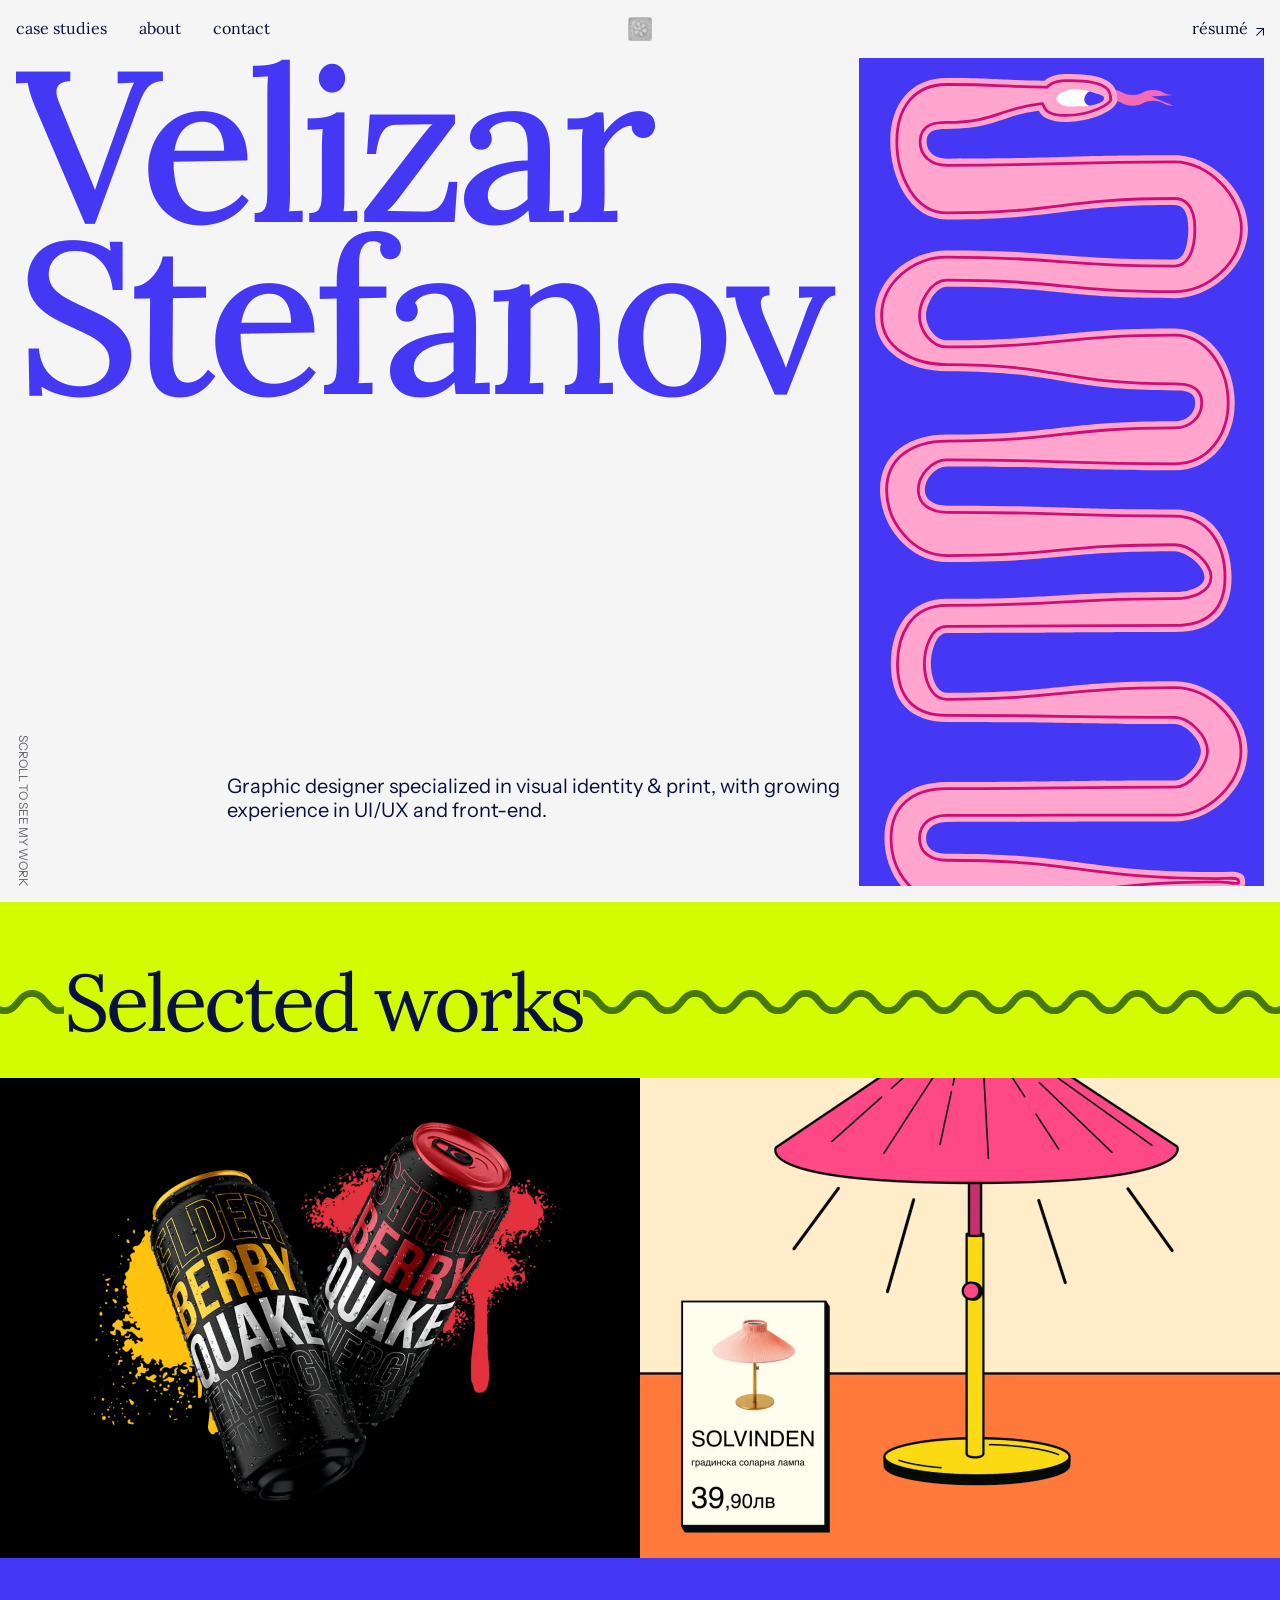
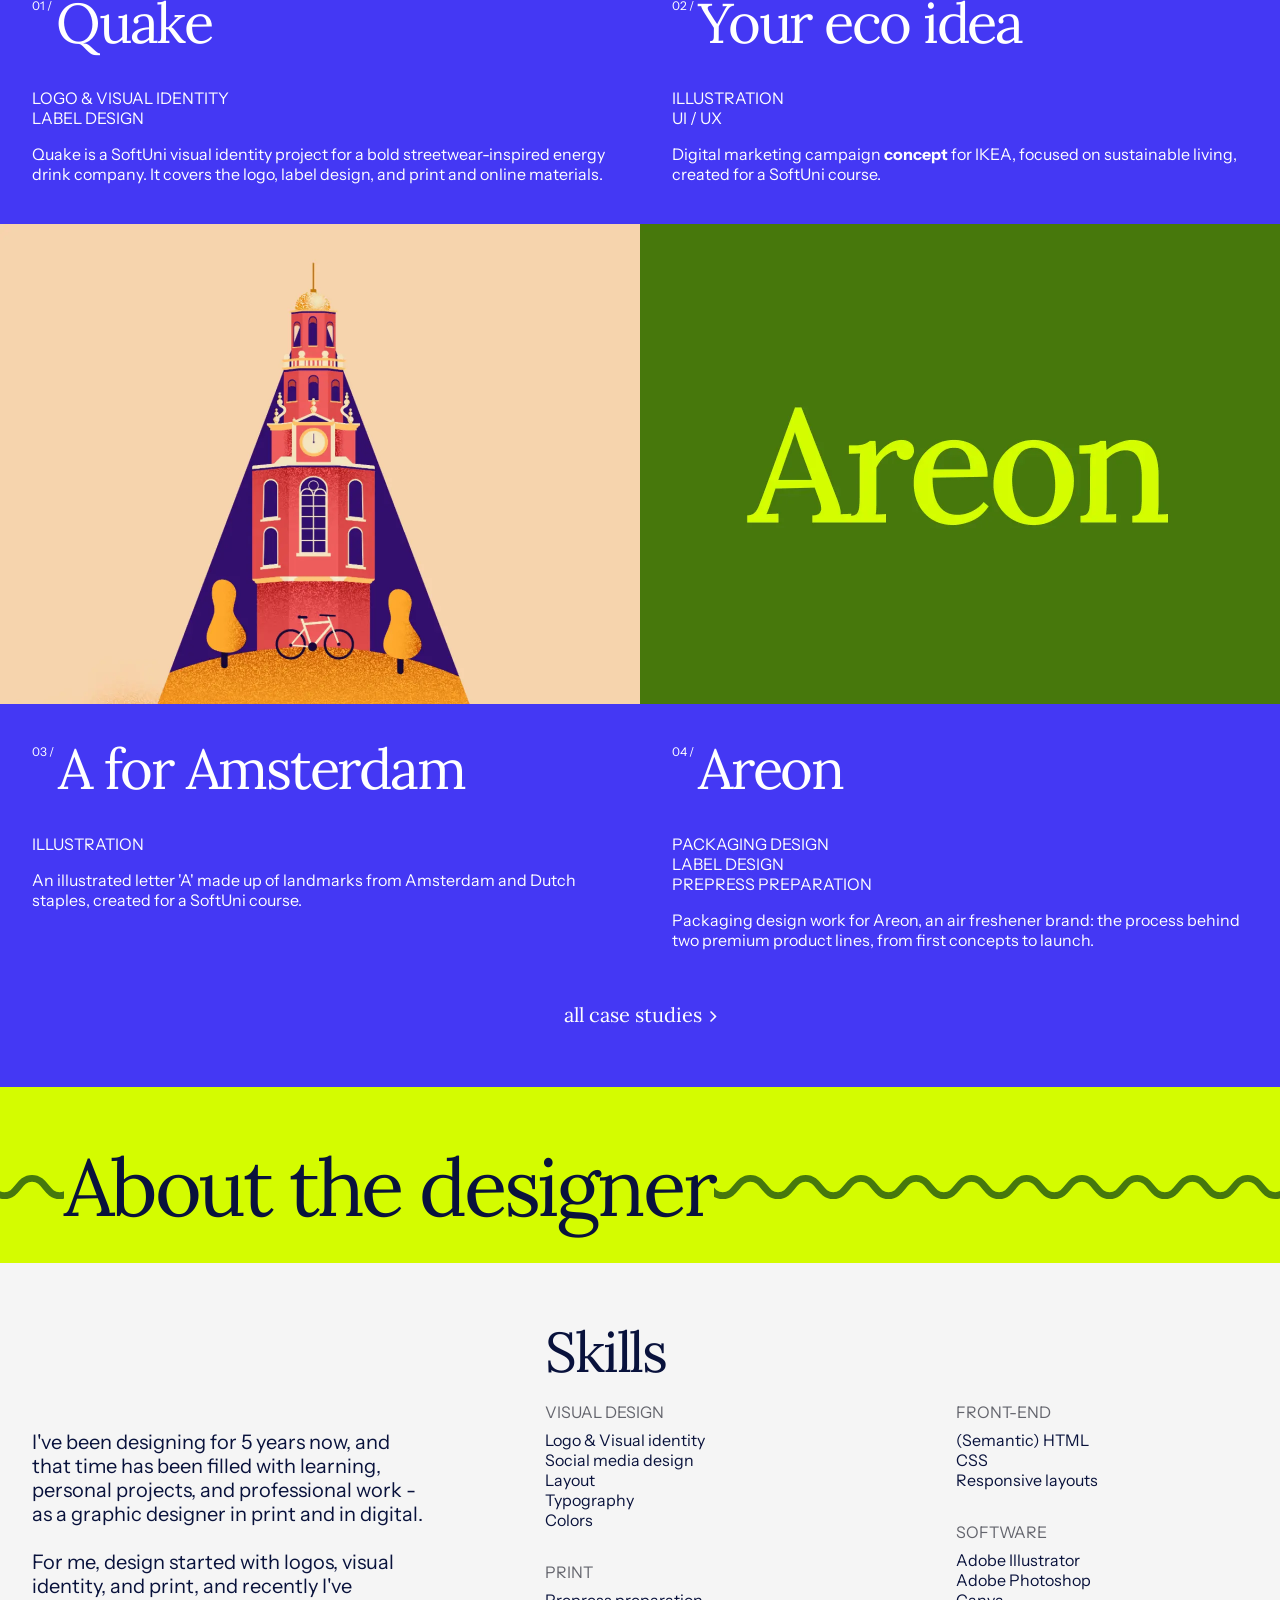
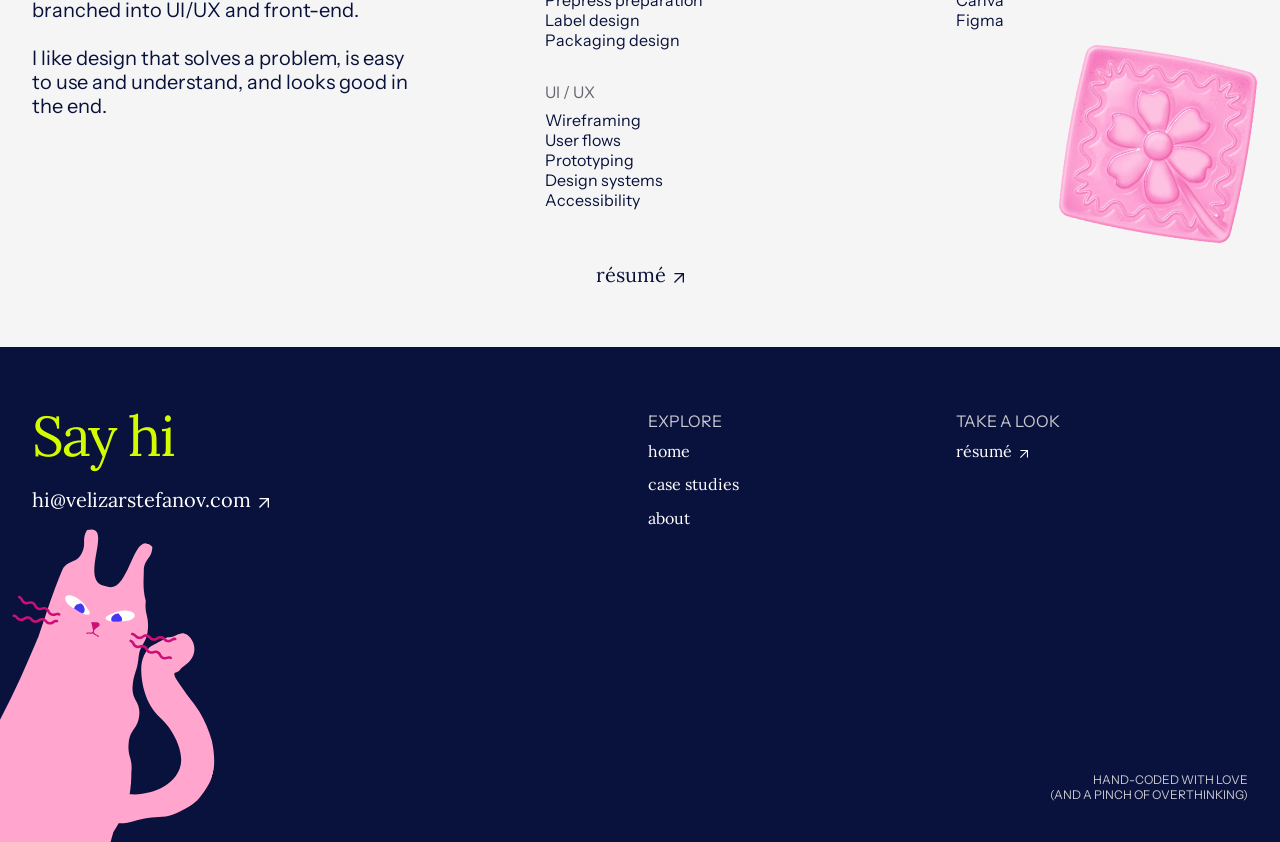
==== commit e1fb94fb: "Add resume and link it from the site - Add more skills to the home page - Fix skills layout, which " ====
--- a/index.html
+++ b/index.html
@@ -39,7 +39,7 @@
     <nav>
       <ul class="nav-links nav-s">
         <li>
-          <a class="bttn-links" href="/case-studies.html">case studies</a>
+          <a class="bttn-links" href="/case-studies">case studies</a>
         </li>
 
         <li>
@@ -56,7 +56,7 @@
       <a
         class="nav-resume bttn-links-external nav-s"
         target="_blank"
-        href="/Resume-Velizar-Stefanov.pdf"
+        href="/velizar-stefanov_resume.pdf"
         >résumé
         <span class="sr-only">(opens in new tab)</span>
         <svg
@@ -74,7 +74,10 @@
     </nav>
     <header class="hero">
       <div class="hero-title">
-        <h1 class="h-xl">Velizar <br />Stefanov</h1>
+        <h1 class="h-xl">
+          Velizar<br />
+          Stefanov
+        </h1>
       </div>
       <div class="hero-snake">
         <div>
@@ -115,15 +118,14 @@
                 loading="lazy"
               />
               <div class="details">
-                <a class="title" href="/case-studies/quake.html">
+                <a class="title" href="/case-studies/quake">
                   <span class="counter p-xs" aria-hidden="true"></span>
                   <h3 class="h-m">Quake</h3>
                 </a>
                 <div class="description">
                   <dl class="p-s-sans">
                     <dt class="sr-only">Skills</dt>
-                    <dd>Visual identity</dd>
-                    <dd>Logo design</dd>
+                    <dd>Logo & Visual identity</dd>
                     <dd>Label design</dd>
                   </dl>
                   <p class="p-s-sans">
@@ -144,7 +146,7 @@
                 loading="lazy"
               />
               <div class="details">
-                <a class="title" href="/case-studies/your-eco-idea.html">
+                <a class="title" href="/case-studies/your-eco-idea">
                   <span class="counter p-xs" aria-hidden="true"></span>
                   <h3 class="h-m">Your eco idea</h3>
                 </a>
@@ -172,7 +174,7 @@
                 loading="lazy"
               />
               <div class="details">
-                <a class="title" href="/case-studies/a-for-amsterdam.html">
+                <a class="title" href="/case-studies/a-for-amsterdam">
                   <span class="counter p-xs" aria-hidden="true"></span>
                   <h3 class="h-m">A for Amsterdam</h3>
                 </a>
@@ -198,7 +200,7 @@
                 loading="lazy"
               />
               <div class="details">
-                <a class="title" href="/case-studies/areon.html">
+                <a class="title" href="/case-studies/areon">
                   <span class="counter p-xs" aria-hidden="true"></span>
                   <h3 class="h-m">Areon</h3>
                 </a>
@@ -219,7 +221,7 @@
             </article>
           </li>
         </ul>
-        <a class="work-button bttn-primary nav-l" href="/case-studies.html"
+        <a class="work-button bttn-primary nav-l" href="/case-studies"
           >all case studies
           <svg
             viewBox="0 0 7 12"
@@ -265,32 +267,44 @@
           </p>
           <h3 class="about-skills-title h-m">Skills</h3>
           <dl class="about-skills p-s-sans">
-            <div class="skill-group">
-              <dt>Visual identity</dt>
-              <dd>Logo Design</dd>
-              <dd>Layout</dd>
-              <dd>Typography</dd>
-              <dd>Colors</dd>
+            <div class="skill-column">
+              <div class="skill-group">
+                <dt>Visual design</dt>
+                <dd>Logo & Visual identity</dd>
+                <dd>Social media design</dd>
+                <dd>Layout</dd>
+                <dd>Typography</dd>
+                <dd>Colors</dd>
+              </div>
+              <div class="skill-group">
+                <dt>Print</dt>
+                <dd>Prepress preparation</dd>
+                <dd>Label design</dd>
+                <dd>Packaging design</dd>
+              </div>
+              <div class="skill-group">
+                <dt>UI / UX</dt>
+                <dd>Wireframing</dd>
+                <dd>User flows</dd>
+                <dd>Prototyping</dd>
+                <dd>Design systems</dd>
+                <dd>Accessibility</dd>
+              </div>
             </div>
-            <div class="skill-group">
-              <dt>Print</dt>
-              <dd>Prepress preparation</dd>
-              <dd>Label design</dd>
-              <dd>Packaging design</dd>
-            </div>
-            <div class="skill-group">
-              <dt>UI / UX</dt>
-              <dd>Wireframing</dd>
-              <dd>User flows</dd>
-              <dd>Prototyping</dd>
-              <dd>Design systems</dd>
-              <dd>Accessibility</dd>
-            </div>
-            <div class="skill-group">
-              <dt>Front-end</dt>
-              <dd>(Semantic) HTML</dd>
-              <dd>CSS</dd>
-              <dd>Responsive layouts</dd>
+            <div class="skill-column">
+              <div class="skill-group">
+                <dt>Front-end</dt>
+                <dd>(Semantic) HTML</dd>
+                <dd>CSS</dd>
+                <dd>Responsive layouts</dd>
+              </div>
+              <div class="skill-group">
+                <dt>Software</dt>
+                <dd>Adobe Illustrator</dd>
+                <dd>Adobe Photoshop</dd>
+                <dd>Canva</dd>
+                <dd>Figma</dd>
+              </div>
             </div>
           </dl>
           <img src="/images/Ceramic Tile.webp" alt="" loading="lazy" />
@@ -298,7 +312,7 @@
         <a
           class="about-button bttn-primary-external nav-l"
           target="_blank"
-          href="/Resume-Velizar-Stefanov.pdf"
+          href="/velizar-stefanov_resume.pdf"
           >résumé
           <span class="sr-only">(opens in new tab)</span>
           <svg
@@ -342,9 +356,7 @@
             <a class="bttn-links-light" href="/">home</a>
           </li>
           <li>
-            <a class="bttn-links-light" href="/case-studies.html"
-              >case studies</a
-            >
+            <a class="bttn-links-light" href="/case-studies">case studies</a>
           </li>
           <li>
             <a class="bttn-links-light" href="/#about">about</a>
@@ -358,7 +370,7 @@
             <a
               class="footer-resume-link bttn-links-external nav-s"
               target="_blank"
-              href="/Resume-Velizar-Stefanov.pdf"
+              href="/velizar-stefanov_resume.pdf"
               >résumé
               <span class="sr-only">(opens in new tab)</span>
               <svg
--- a/global.css
+++ b/global.css
@@ -45,7 +45,7 @@
   font-style: normal;
   font-weight: 500;
   line-height: 100%;
-  letter-spacing: -4%;
+  letter-spacing: -0.04em;
   font-size: clamp(12.25rem, 6.75rem + 6.875vw, 15rem);
 }
 
@@ -54,7 +54,7 @@
   font-style: normal;
   font-weight: 400;
   line-height: 90%;
-  letter-spacing: -4%;
+  letter-spacing: -0.04em;
   font-size: clamp(8rem, 3.5rem + 5.625vw, 10.25rem);
 }
 
@@ -63,7 +63,7 @@
   font-style: normal;
   font-weight: 400;
   line-height: 90%;
-  letter-spacing: -4%;
+  letter-spacing: -0.04em;
   font-size: 4rem;
 }
 
@@ -72,7 +72,7 @@
   font-style: normal;
   font-weight: 400;
   line-height: 90%;
-  letter-spacing: -4%;
+  letter-spacing: -0.04em;
   font-size: 2rem;
 }
 
@@ -80,7 +80,7 @@
   font-family: "Instrument Sans", sans-serif;
   font-style: normal;
   font-weight: 400;
-  letter-spacing: 0%;
+  letter-spacing: 0;
   font-size: 1.25rem;
 }
 
@@ -88,7 +88,7 @@
   font-family: "Instrument Sans", sans-serif;
   font-style: normal;
   font-weight: 400;
-  letter-spacing: 0%;
+  letter-spacing: 0;
   font-size: 1rem;
 }
 
@@ -96,7 +96,7 @@
   font-family: "Lora", serif;
   font-style: normal;
   font-weight: 400;
-  letter-spacing: 0%;
+  letter-spacing: 0;
   font-size: 1rem;
 }
 
@@ -104,7 +104,7 @@
   font-family: "Instrument Sans", sans-serif;
   font-style: normal;
   font-weight: 400;
-  letter-spacing: 0%;
+  letter-spacing: 0;
   font-size: 0.75rem;
   text-transform: uppercase;
 }
@@ -114,7 +114,7 @@
   font-style: normal;
   font-weight: 400;
   line-height: 85%;
-  letter-spacing: 0%;
+  letter-spacing: 0;
   font-size: 1.25rem;
 }
 
@@ -123,7 +123,7 @@
   font-style: normal;
   font-weight: 400;
   line-height: 85%;
-  letter-spacing: 0%;
+  letter-spacing: 0;
   font-size: 1rem;
 }
 
--- a/index.css
+++ b/index.css
@@ -80,13 +80,13 @@
   }
 
   .hero-snake {
-    height: 300px;
+    height: 250px;
     min-height: 0;
   }
 
   .hero-description {
     align-self: start;
-    margin: 0 0 8rem;
+    margin: 0 0 4rem;
   }
 
   .hero-scroll {
@@ -205,16 +205,16 @@
 .about-skills {
   grid-area: 2 / 6 / 3 / 10;
   display: grid;
-  grid-auto-flow: column;
-  grid-template: repeat(3, auto) / subgrid;
+  grid-template: auto / subgrid;
   row-gap: 2rem;
   align-self: start;
 }
 
-.skill-group {
+.skill-column {
   grid-column: span 2;
   display: flex;
   flex-direction: column;
+  gap: 2rem;
 }
 
 .about-skills dt {
@@ -250,13 +250,17 @@
     grid-area: 2 / 6 / 3 / 13;
   }
 
-  .skill-group {
+  .skill-column {
     grid-column: span 3;
   }
 
   .about-skills::before {
     content: "";
-    grid-area: 1 / 4 /4 / 5;
+    grid-area: 1 / 4 / 2 / 5;
+  }
+
+  .about-grid img {
+    width: 180px;
   }
 }
 
@@ -280,4 +284,8 @@
     right: 1rem;
     bottom: 2.25rem;
   }
-}
+
+  .about-skills::before {
+    display: none;
+  }
+}
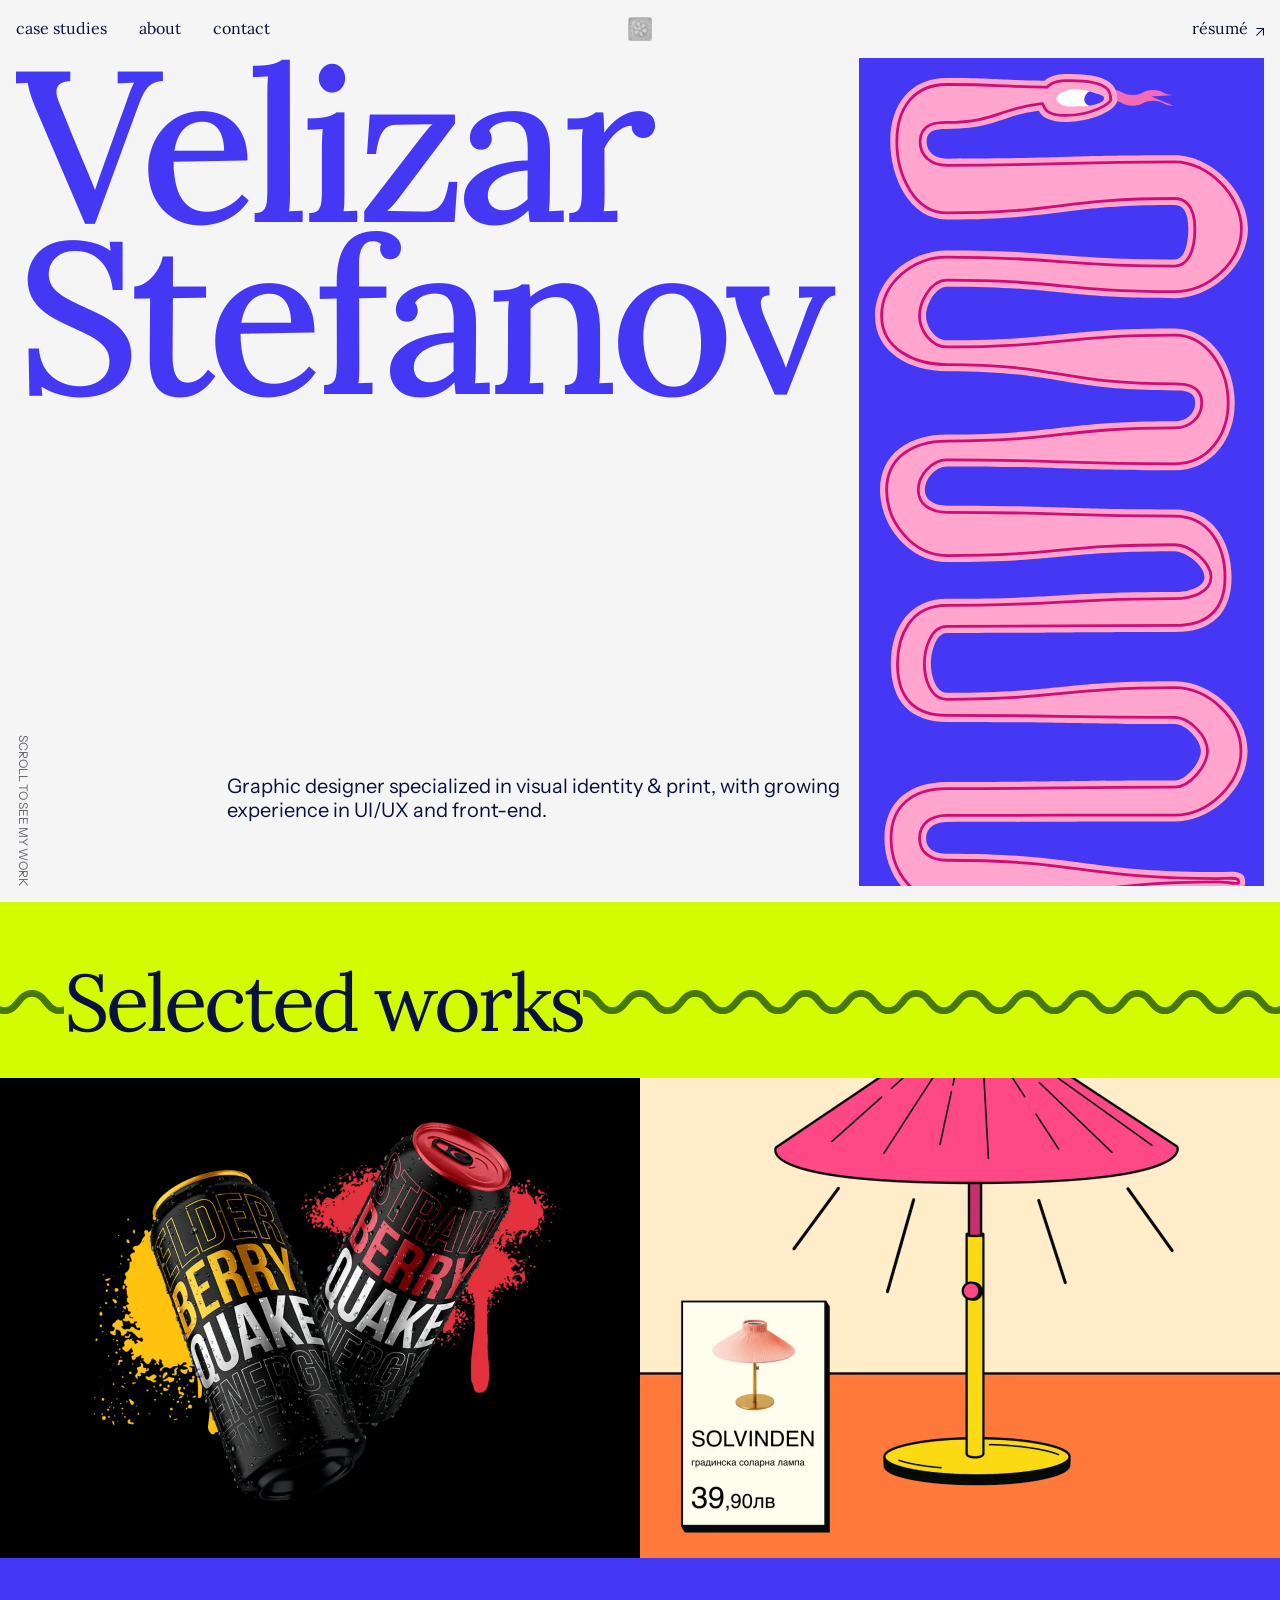
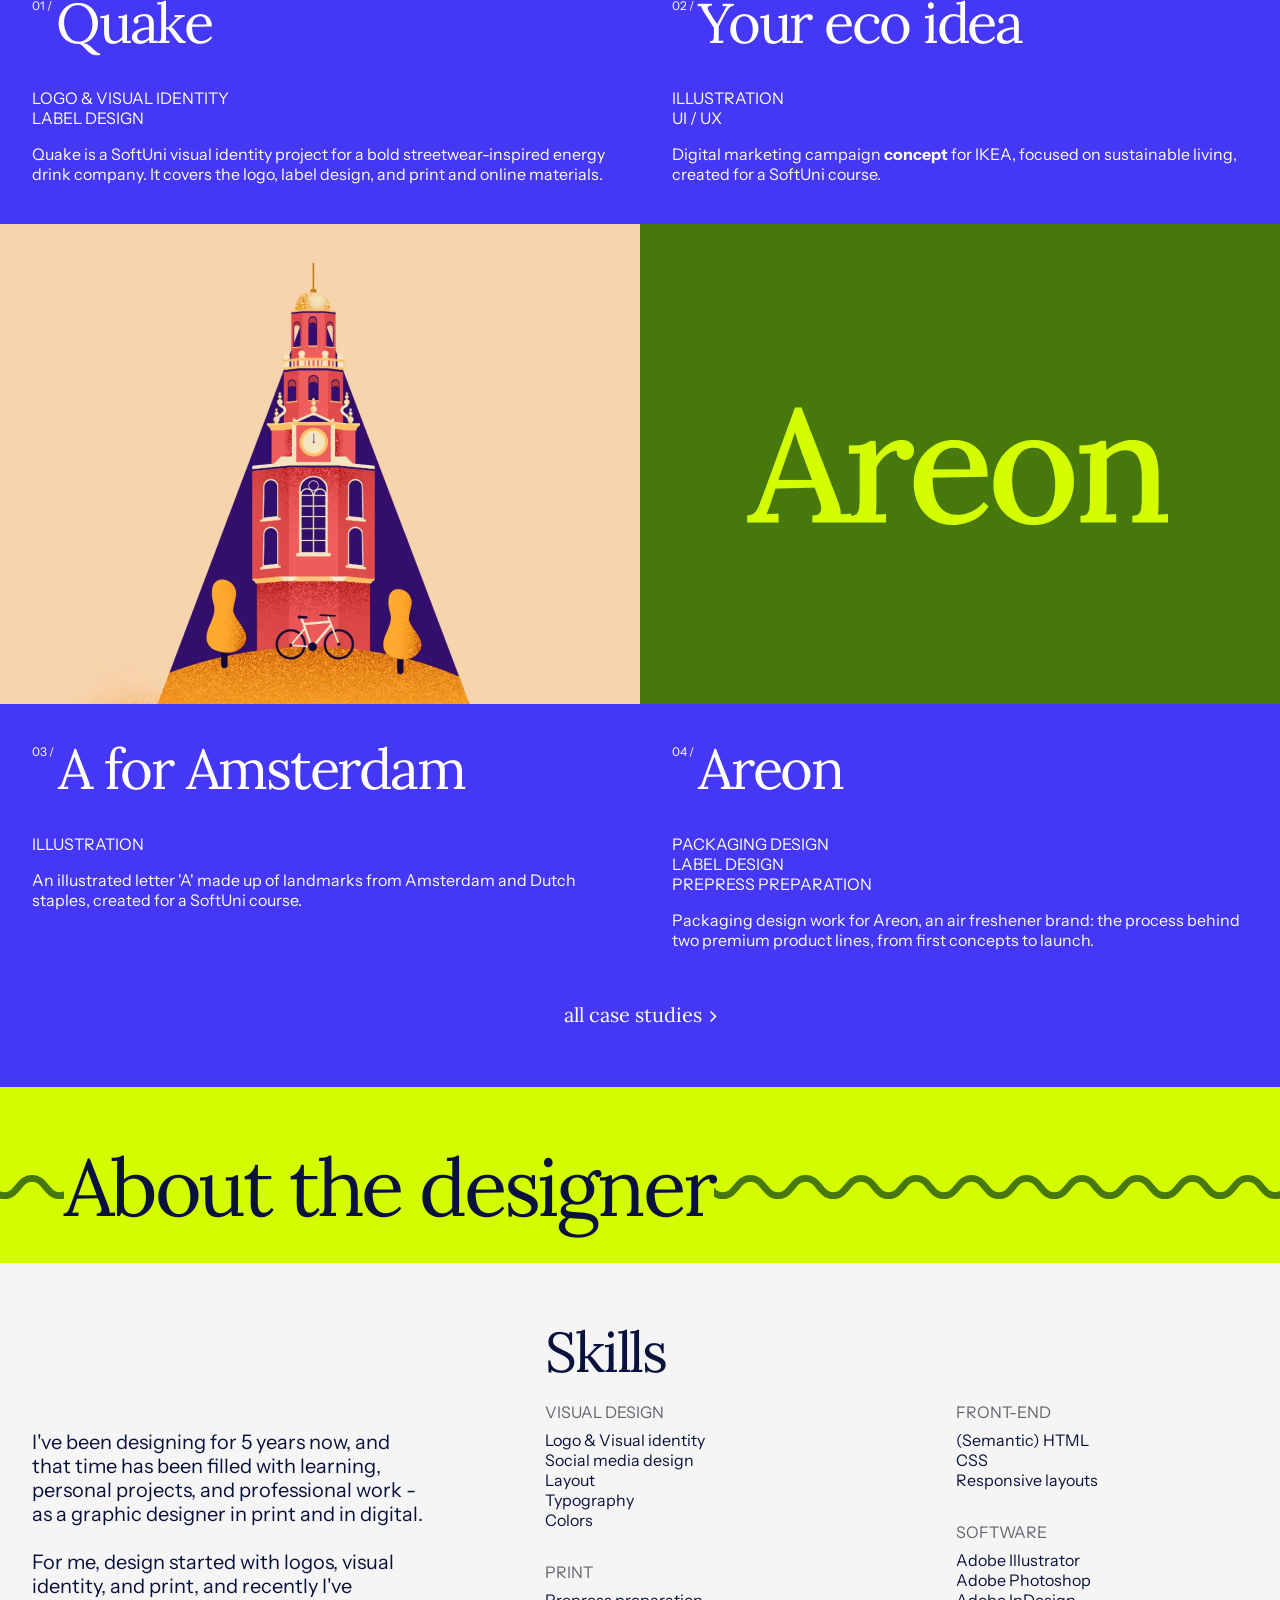
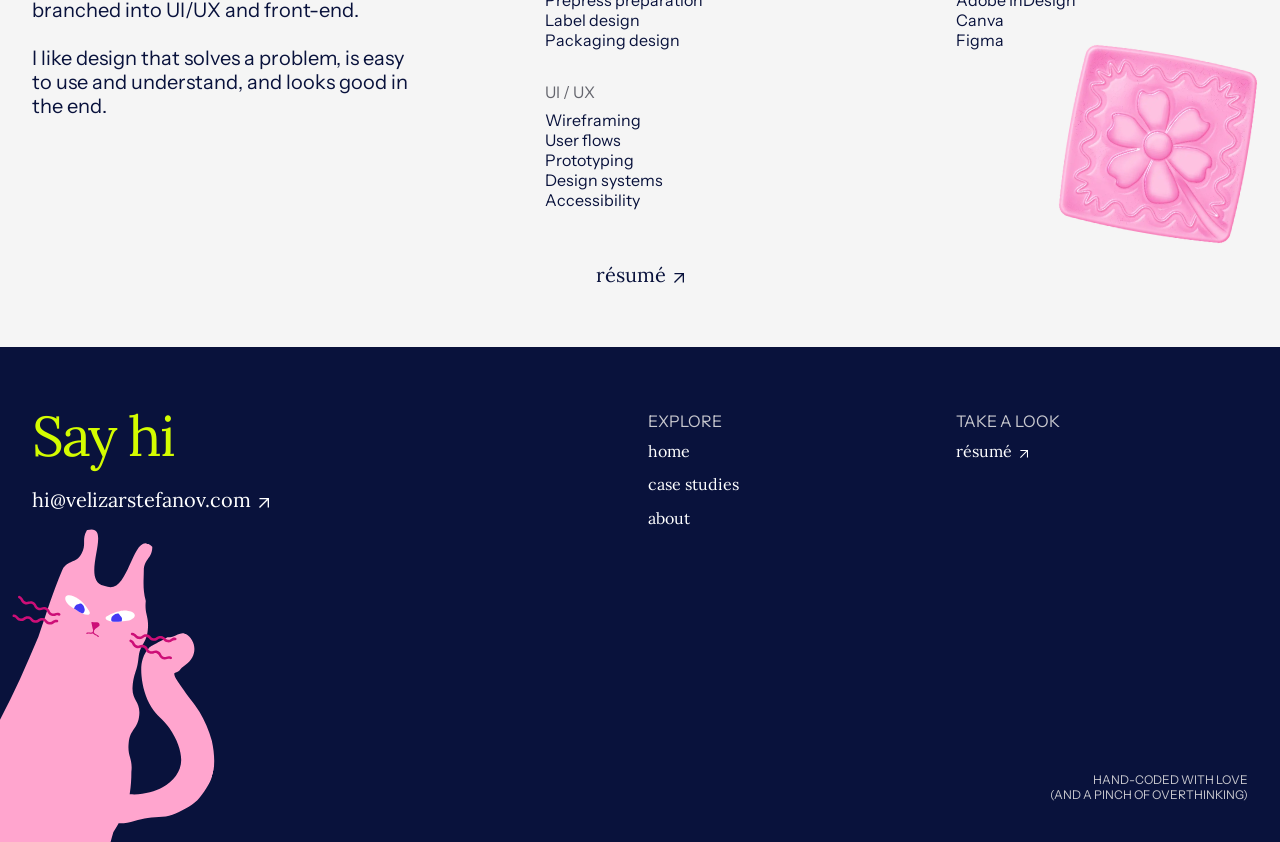
==== commit 212acd7a: "Add a new skill to about section" ====
--- a/index.html
+++ b/index.html
@@ -302,6 +302,7 @@
                 <dt>Software</dt>
                 <dd>Adobe Illustrator</dd>
                 <dd>Adobe Photoshop</dd>
+                <dd>Adobe InDesign</dd>
                 <dd>Canva</dd>
                 <dd>Figma</dd>
               </div>
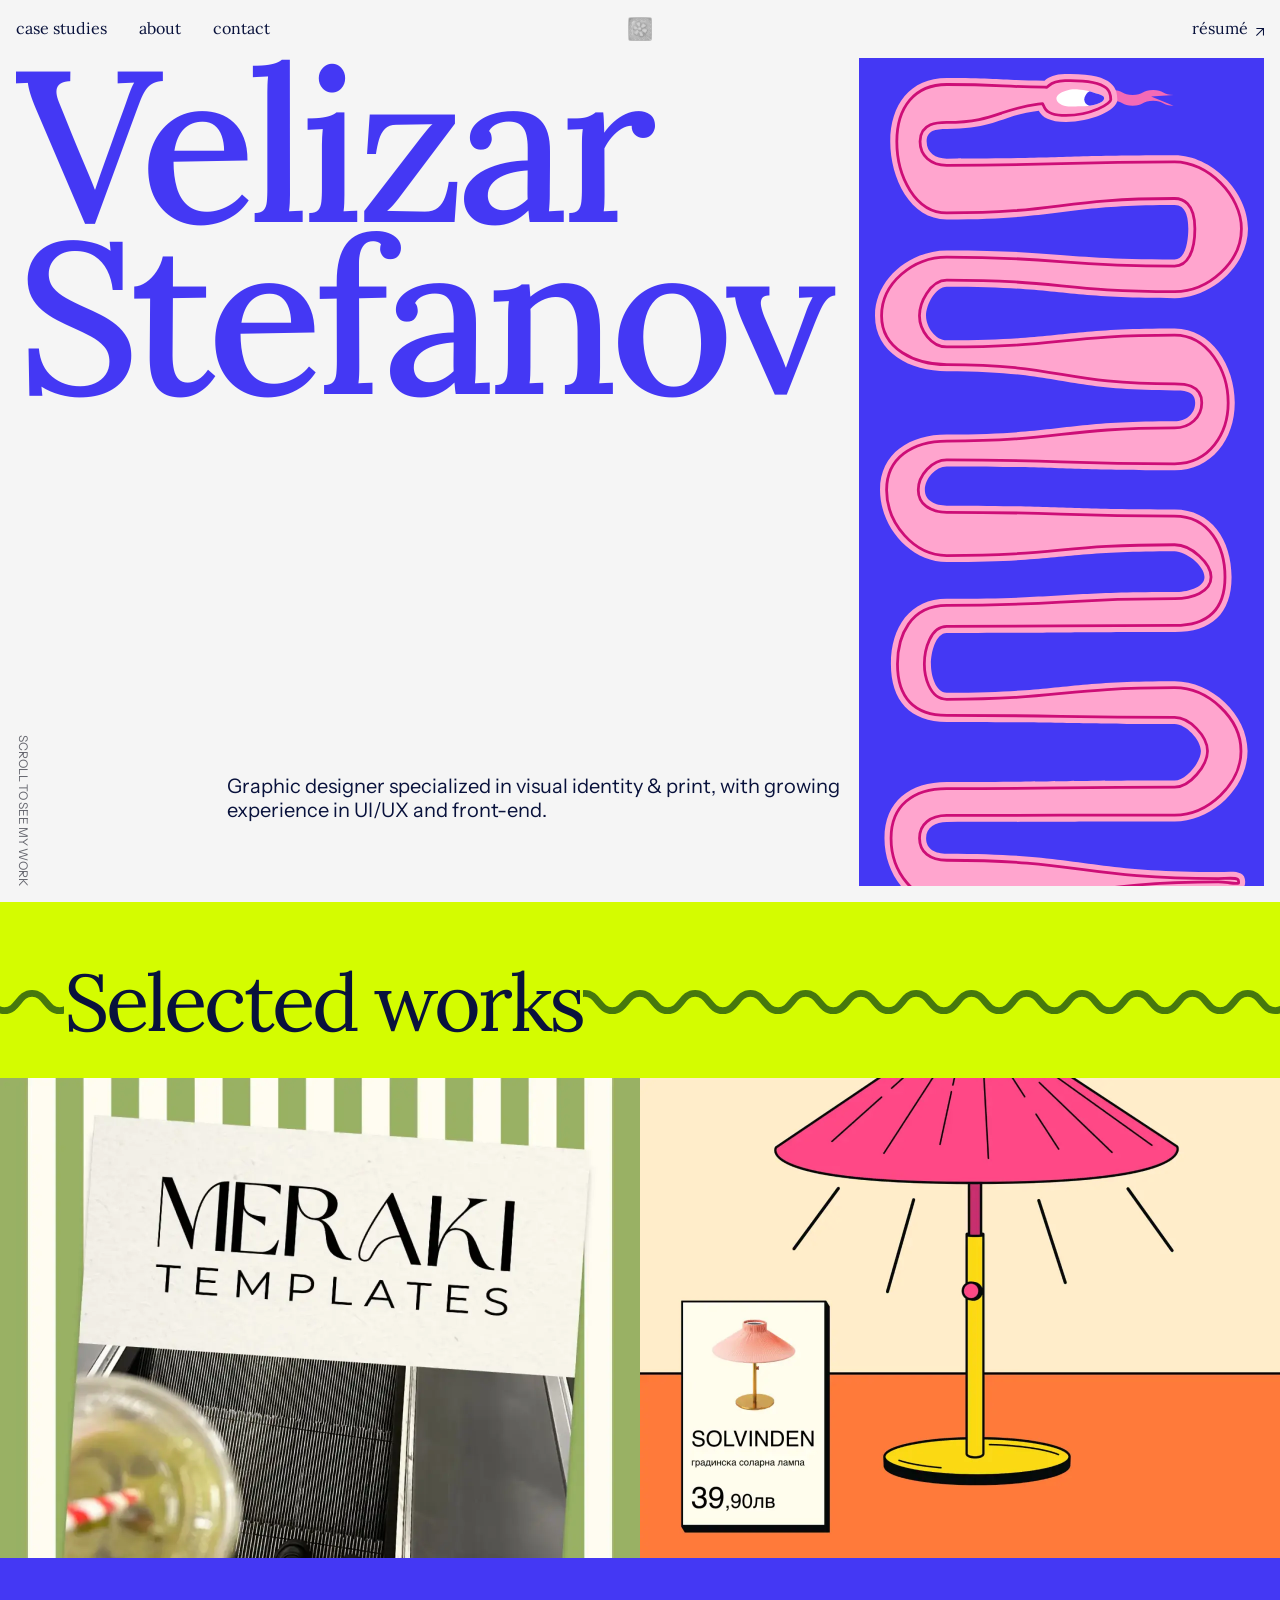
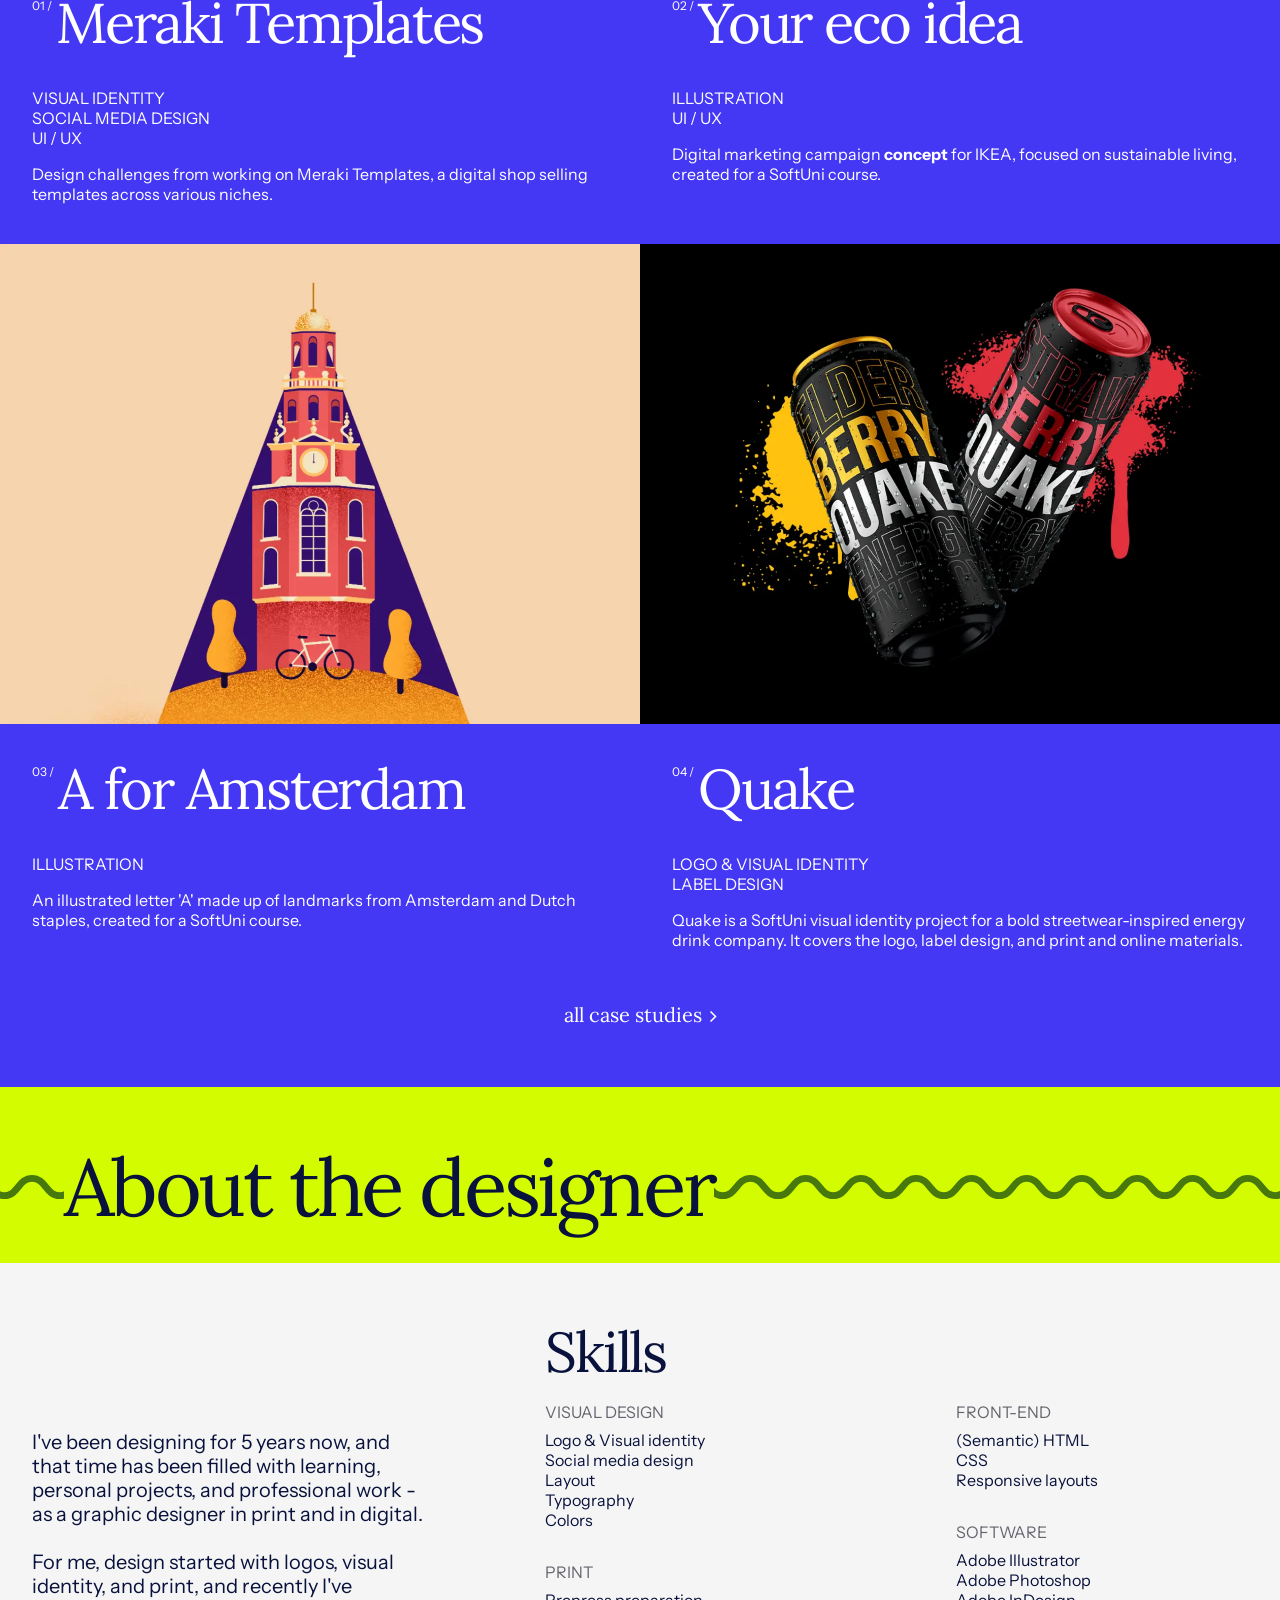
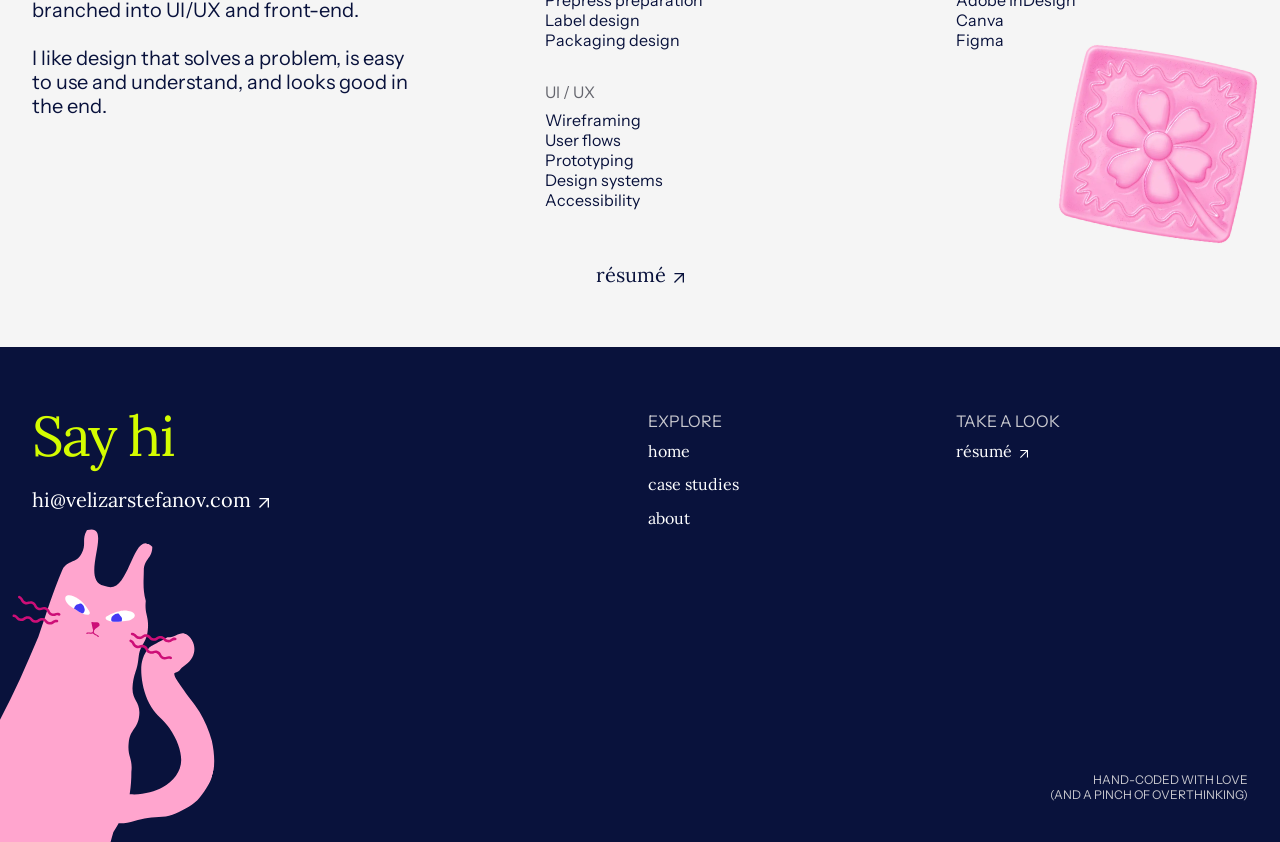
==== commit 91e65310: "Add new case study" ====
--- a/index.html
+++ b/index.html
@@ -34,6 +34,13 @@
       href="/favicon/favicon-16x16.png"
     />
     <link rel="manifest" href="/favicon/site.webmanifest" />
+
+    <!--Umami analytics script-->
+    <script
+      defer
+      src="https://cloud.umami.is/script.js"
+      data-website-id="4d60d339-1a2b-4a92-abb1-0f9d5945f501"
+    ></script>
   </head>
   <body>
     <nav>
@@ -113,25 +120,25 @@
             <article class="cs_grid">
               <img
                 class="cover"
-                src="/images/Quake - cover.webp"
-                alt="Quake energy drink cans in Elderberry (yellow) and Strawberry (red) flavors, tilted against paint splatters."
+                src="/images/Meraki - cover.webp"
+                alt="A photo card with the Meraki Templates logo on it."
                 loading="lazy"
               />
               <div class="details">
-                <a class="title" href="/case-studies/quake">
+                <a class="title" href="/case-studies/meraki-templates">
                   <span class="counter p-xs" aria-hidden="true"></span>
-                  <h3 class="h-m">Quake</h3>
+                  <h3 class="h-m">Meraki Templates</h3>
                 </a>
                 <div class="description">
                   <dl class="p-s-sans">
                     <dt class="sr-only">Skills</dt>
-                    <dd>Logo & Visual identity</dd>
-                    <dd>Label design</dd>
+                    <dd>Visual identity</dd>
+                    <dd>Social media design</dd>
+                    <dd>UI / UX</dd>
                   </dl>
                   <p class="p-s-sans">
-                    Quake is a SoftUni visual identity project for a bold
-                    streetwear-inspired energy drink company. It covers the
-                    logo, label design, and print and online materials.
+                    Design challenges from working on Meraki Templates, a
+                    digital shop selling templates across various niches.
                   </p>
                 </div>
               </div>
@@ -195,26 +202,25 @@
             <article class="cs_grid">
               <img
                 class="cover"
-                src="/images/Areon - cover.webp"
-                alt=""
+                src="/images/Quake - cover.webp"
+                alt="Quake energy drink cans in Elderberry (yellow) and Strawberry (red) flavors, tilted against paint splatters."
                 loading="lazy"
               />
               <div class="details">
-                <a class="title" href="/case-studies/areon">
+                <a class="title" href="/case-studies/quake">
                   <span class="counter p-xs" aria-hidden="true"></span>
-                  <h3 class="h-m">Areon</h3>
+                  <h3 class="h-m">Quake</h3>
                 </a>
                 <div class="description">
                   <dl class="p-s-sans">
                     <dt class="sr-only">Skills</dt>
-                    <dd>Packaging design</dd>
+                    <dd>Logo & Visual identity</dd>
                     <dd>Label design</dd>
-                    <dd>Prepress preparation</dd>
                   </dl>
                   <p class="p-s-sans">
-                    Packaging design work for Areon, an air freshener brand: the
-                    process behind two premium product lines, from first
-                    concepts to launch.
+                    Quake is a SoftUni visual identity project for a bold
+                    streetwear-inspired energy drink company. It covers the
+                    logo, label design, and print and online materials.
                   </p>
                 </div>
               </div>
